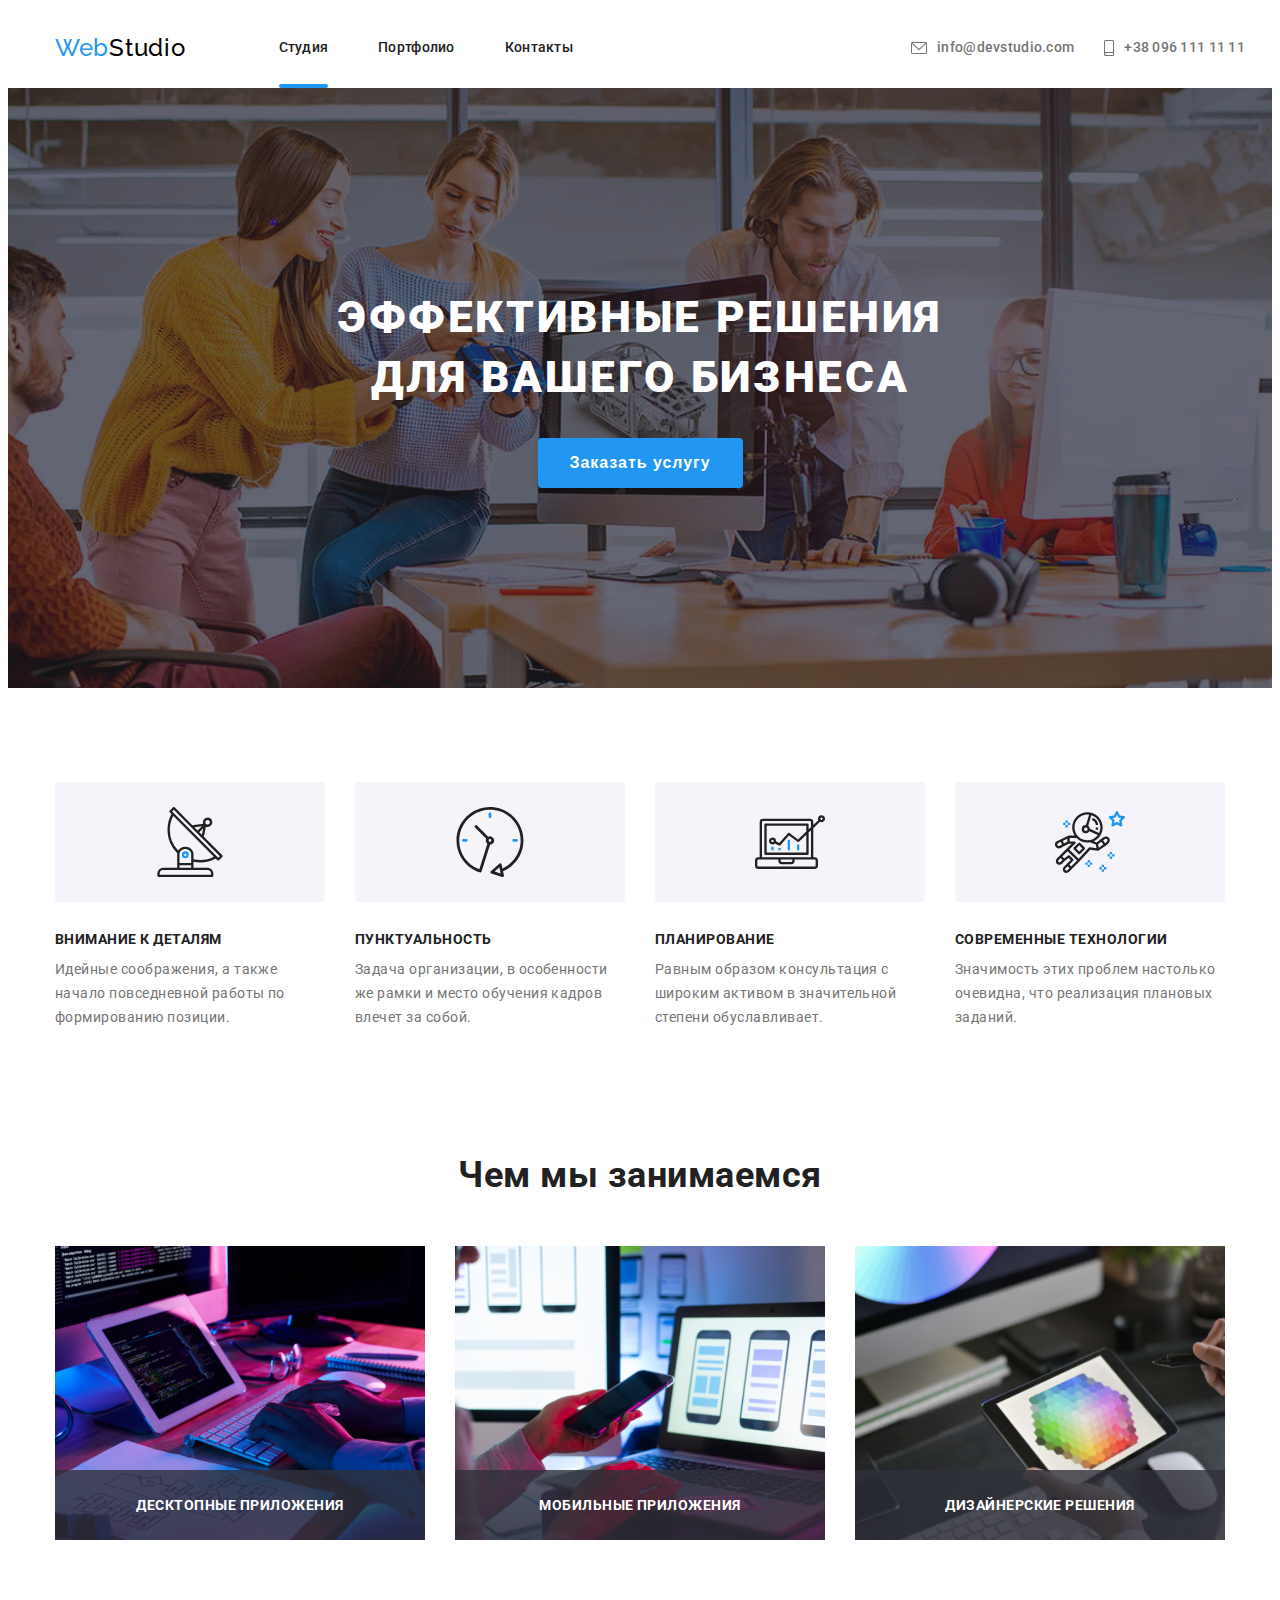
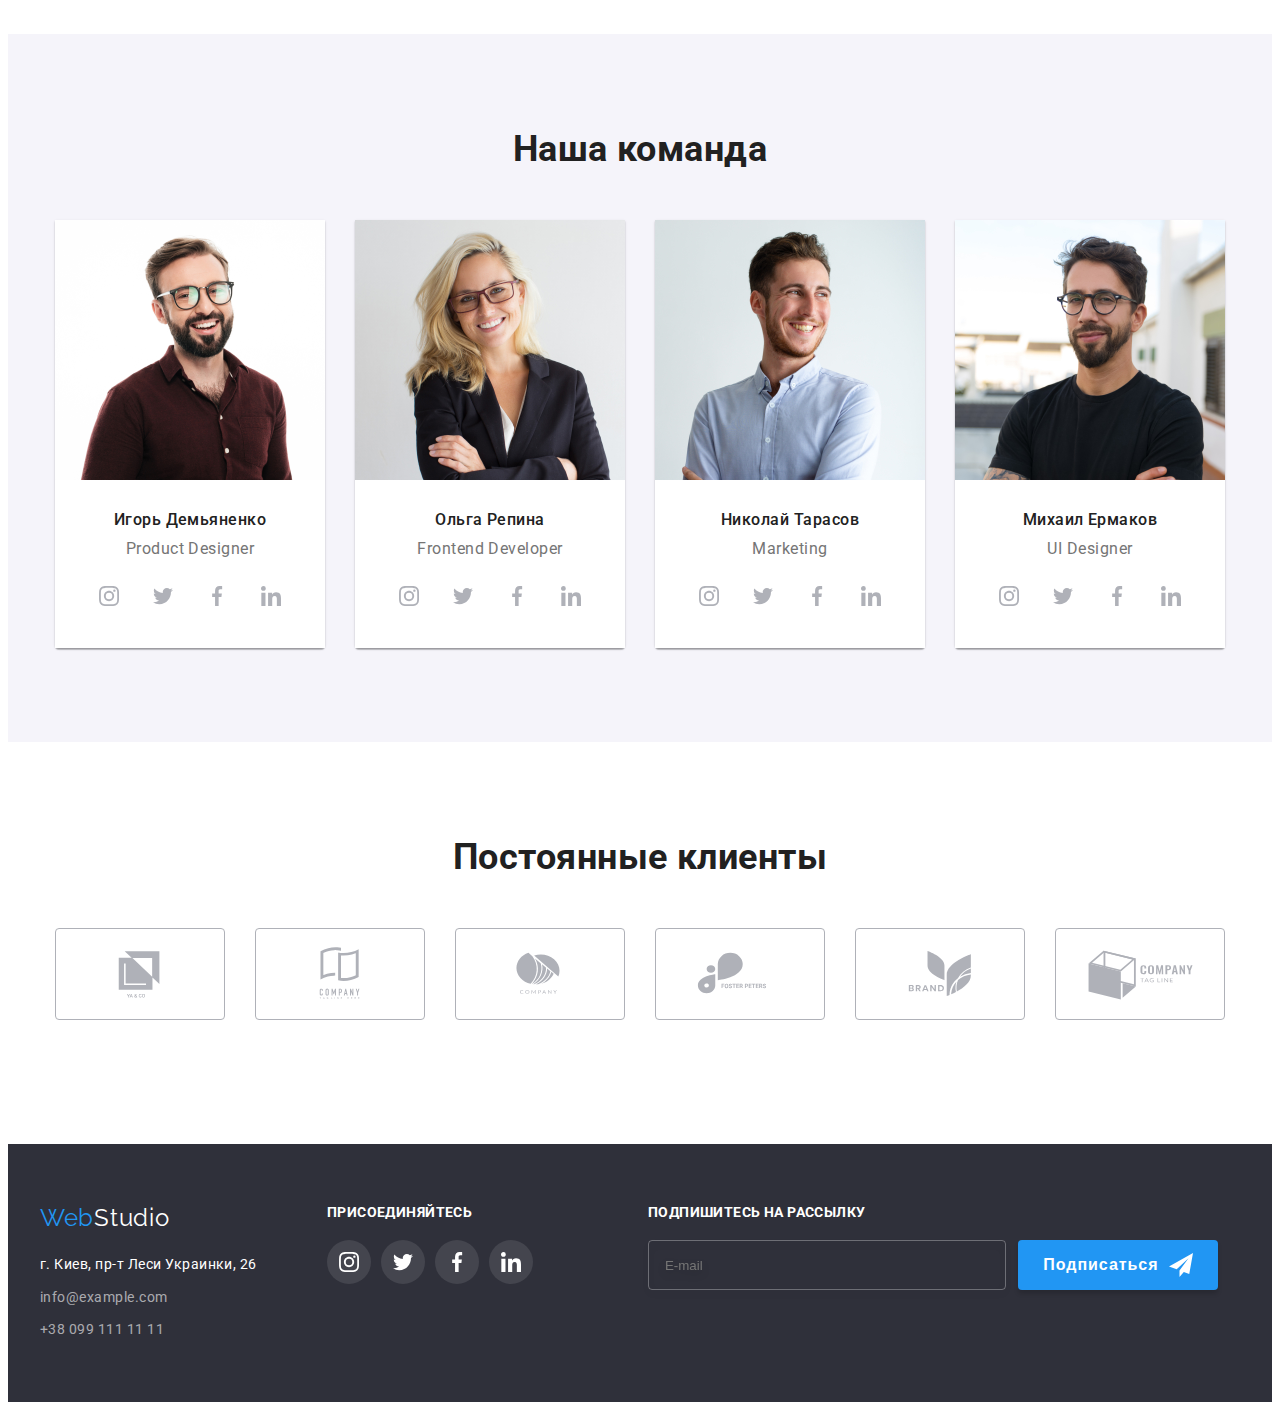
==== index.html @ f9ff65e9 "1-st part" ====
<!DOCTYPE html>
<html lang="ru">
<head>
    <meta charset="UTF-8">
    <meta http-equiv="X-UA-Compatible" content="IE=edge">
    <meta name="viewport" content="width=device-width, initial-scale=1.0">
    <link rel="stylesheet" href="https://cdnjs.cloudflare.com/ajax/libs/modern-normalize/1.0.0/modern-normalize.min.css" integrity="sha512-ISS7cAi1PEhQ8jnbJpJZMd29NlhNj4AWYyLOSp2CE/CsHxTCu+r+t0D2yoJudVrd0/8fTVPUVDzY5Tvli75u/g==" crossorigin="anonymous">
    <link href="https://fonts.googleapis.com/css2?family=Raleway:wght@700&family=Roboto:wght@400;500;700;900&display=swap" rel="stylesheet">
    <link rel="stylesheet" href="./css/main.min.css">
    <title>WebStudio</title>
</head>
<body>
    <header class="header">
        <div class="container header__container ">            
            <a href="" class="logo header__logo"><span class="logo__web">Web</span>Studio</a>
            <button type="button" class="mobile-menu__open" data-mobile-menu-open>
                <svg class="mobile-menu__icon" width="40" height="40" class="icon">
                    <use href="./images/sprite.svg#mobile-open"></use>
                </svg>
            </button>
            
            <div class="mobile-menu" data-mobile-menu>
                <button type="button" class="mobile-menu__close" data-mobile-menu-close>
                    <svg class="mobile-menu__icon" width="40" height="40" class="icon">
                        <use href="./images/sprite.svg#mobile-close"></use>
                    </svg>
                </button>
                <nav class="nav">
                    <ul class="nav__list list">
                        <li class="nav__item">
                            <a href="./index.html" class="nav__link nav__link--current ">Студия</a>
                        </li>
                
                        <li class="nav__item">
                            <a class="nav__link" href="./portfolio.html">Портфолио</a>
                        </li>
                
                        <li class="nav__item">
                            <a class="nav__link" href="">Контакты</a>
                        </li>
                    </ul>
                </nav>
                <ul class="contacts list">
                    <li class="contacts__item">
                        <a class="contacts__link" href="mailto:info@devstudio.com" target="_blank">
                            <svg class="contacts__icon" width="16" height="12" class="icon">
                                <use href="./images/sprite.svg#envelope"></use>
                            </svg>
                            <span class="contacts__info">info@devstudio.com</span>
                        </a>
                    </li>
                
                    <li class="contacts__item">
                        <a class="contacts__link" href="tel:0961111111">
                            <svg class="contacts__icon" width="10" height="16" class="icon">
                                <use href="./images/sprite.svg#smartphone"></use>
                            </svg>
                            <span class="contacts__info">+38 096 111 11 11</span>
                        </a>
                    </li>
                </ul>
                
                <ul class="mobile-menu__socials">
                    <li class="mobile-menu__social-link"><a href="">Instagram</a></li>
                    <li class="mobile-menu__social-link"><a href="">Twitter</a></li>
                    <li class="mobile-menu__social-link"><a href="">Facebook</a></li>
                    <li class="mobile-menu__social-link"><a href="">LinkedIn</a></li>
                </ul>
            </div>
        </div>        
    </header>
    
    <main class="main">
        <section class="hero">
            <div class="container">
                <h1 class="hero__title">Эффективные решения для вашего бизнеса</h1>
                <button type="button" class="hero__btn btn" data-modal-open>Заказать услугу</button>
            </div>
        </section>

        <section class="feat">
            <div class="container">
                <ul class="feat__list list">
                    <li class="feat__item">
                        <div class="feat__plug-container">
                            <svg class="feat__plug" width="70" height="70">
                                <use  href="./images/sprite.svg#antenna"></use>
                            </svg>
                        </div>
                        <h3 class="feat__name">Внимание к деталям</h3>
                        <p class="feat__descr">Идейные соображения, а также начало повседневной работы по формированию позиции.</p>
                    </li>

                    <li class="feat__item">
                        <div class="feat__plug-container">
                            <svg class="feat__plug" width="70" height="70">
                                <use  href="./images/sprite.svg#clock"></use>
                            </svg>
                        </div>
                        <h3 class="feat__name">Пунктуальность</h3>
                        <p class="feat__descr">Задача организации, в особенности же рамки и место обучения кадров влечет за собой.</p>
                    </li>

                    <li class="feat__item">
                        <div class="feat__plug-container">
                            <svg class="feat__plug" width="70" height="70">
                                <use  href="./images/sprite.svg#notebook"></use>
                            </svg>
                        </div>
                        <h3 class="feat__name">Планирование</h3>
                        <p class="feat__descr">Равным образом консультация с широким активом в значительной степени обуславливает.</p>
                    </li>

                    <li class="feat__item">
                        <div class="feat__plug-container">                            
                            <svg class="feat__plug" width="70" height="70">
                                <use  href="./images/sprite.svg#astronaut"></use>
                            </svg>
                        </div>
                        <h3 class="feat__name">Современные технологии</h3>
                        <p class="feat__descr">Значимость этих проблем настолько очевидна, что реализация плановых заданий.</p>
                    </li>
                </ul>
            </div>
        </section>

        <section class="ocupation">
            <div class="container">
                <h2 class="ocupation__title headline">Чем мы занимаемся</h2>
                <ul class="ocupation__list list">
                    <li class="ocupation__item">
                        <a class="ocupation__link" href="">
                            <img class="ocupation__img" src="./images/21.jpg" alt="Экран планшета и руки на клавиатуре" width="370">
                            <p class="ocupation__caption">Десктопные приложения</p>
                        </a>
                    </li>

                    <li class="ocupation__item">
                        <a class="ocupation__link" href="">
                            <img src="./images/22.jpg" alt="Человек использует компьютер и смартфон" width="370">
                            <p class="ocupation__caption">Мобильные приложения</p>
                        </a>
                    </li>

                    <li class="ocupation__item">
                        <a class="ocupation__link" href="">
                            <img class="ocupation__img" src="./images/23.jpg" alt="планшет в руке" width="370">
                            <p class="ocupation__caption">Дизайнерские решения</p>
                        </a>
                    </li>
                </ul>
            </div>
        </section>

        <section class="team">
            <div class="container">
                <h2 class="team__title headline">Наша команда</h2>
                <ul class="team__list list">
                    <li class="team__item">
                        <div class="pro">
                            <img class="pro__photo" src="./images/1.jpg" alt="Игорь Демьяненко" width=270>
                            <h3 class="pro__name">Игорь Демьяненко</h3>
                            <p class="pro__sphere">Product Designer</p>
                            <ul class="socials pro__socials list">
                                <li class="socials__item"><a class="socials__link" href="">
                                        <svg class="socials__icon" width="20" height="20" aria-label="instagram">
                                            <use href="./images/sprite.svg#inst"></use>
                                        </svg></a></li>
                                <li class="socials__item"><a class="socials__link" href="">
                                        <svg class="socials__icon" width="20" height="20" aria-label="twitter">
                                            <use href="./images/sprite.svg#twitter"></use>
                                        </svg></a></li>
                                <li class="socials__item"><a class="socials__link" href="">
                                        <svg class="socials__icon" width="20" height="20" aria-label="facebook">
                                            <use href="./images/sprite.svg#facebook"></use>
                                        </svg></a></li>
                                <li class="socials__item"><a class="socials__link" href="">
                                        <svg class="socials__icon" width="20" height="20" aria-label="linkedin">
                                            <use href="./images/sprite.svg#linkedin"></use>
                                        </svg></a></li>
                            </ul>
                        </div>                                            
                    </li>

                    <li class="team__item">
                        <div class="pro">
                            <img class="pro__photo" src="./images/2.jpg" alt="Ольга Репина" width=270>
                            <h3 class="pro__name">Ольга Репина</h3>
                            <p class="pro__sphere">Frontend Developer</p>
                            <ul class="socials pro__socials list">
                                <li class="socials__item"><a class="socials__link" href="">
                                        <svg class="socials__icon" width="20" height="20" aria-label="instagram">
                                            <use href="./images/sprite.svg#inst"></use>
                                        </svg></a></li>
                                <li class="socials__item"><a class="socials__link" href="">
                                        <svg class="socials__icon" width="20" height="20" aria-label="twitter">
                                            <use href="./images/sprite.svg#twitter"></use>
                                        </svg></a></li>
                                <li class="socials__item"><a class="socials__link" href="">
                                        <svg class="socials__icon" width="20" height="20" aria-label="facebook">
                                            <use href="./images/sprite.svg#facebook"></use>
                                        </svg></a></li>
                                <li class="socials__item"><a class="socials__link" href="">
                                        <svg class="socials__icon" width="20" height="20" aria-label="linkedin">
                                            <use href="./images/sprite.svg#linkedin"></use>
                                        </svg></a></li>
                            </ul>
                        </div>  
                    </li>

                    <li class="team__item">
                        <div class="pro">
                            <img class="pro__photo" src="./images/3.jpg" alt="Николай Тарасов" width=270>
                            <h3 class="pro__name">Николай Тарасов</h3>
                            <p class="pro__sphere">Marketing</p>
                            <ul class="socials pro__socials list">
                                <li class="socials__item"><a class="socials__link" href="">
                                        <svg class="socials__icon" width="20" height="20" aria-label="instagram">
                                            <use href="./images/sprite.svg#inst"></use>
                                        </svg></a></li>
                                <li><a class="socials__link" href="">
                                        <svg class="socials__icon" width="20" height="20" aria-label="twitter">
                                            <use href="./images/sprite.svg#twitter"></use>
                                        </svg></a></li>
                                <li><a class="socials__link" href="">
                                        <svg class="socials__icon" width="20" height="20" aria-label="facebook">
                                            <use href="./images/sprite.svg#facebook"></use>
                                        </svg></a></li>
                                <li><a class="socials__link" href="">
                                        <svg class="socials__icon" width="20" height="20" aria-label="linkedin">
                                            <use href="./images/sprite.svg#linkedin"></use>
                                        </svg></a></li>
                            </ul>
                        </div>                       
                    </li>

                    <li class="team__item">
                        <div class="pro">
                            <img class="pro__photo" src="./images/4.jpg" alt="Михаил Ермаков" width=270>
                            <h3 class="pro__name">Михаил Ермаков</h3>
                            <p class="pro__sphere">UI Designer</p>
                            <ul class="socials pro__socials list">
                                <li class="socials__item"><a class="socials__link" href="">
                                        <svg class="socials__icon" width="20" height="20" aria-label="instagram">
                                            <use href="./images/sprite.svg#inst"></use>
                                        </svg></a></li>
                                <li class="socials__item"><a class="socials__link" href="">
                                        <svg class="socials__icon" width="20" height="20" aria-label="twitter">
                                            <use href="./images/sprite.svg#twitter"></use>
                                        </svg></a></li>
                                <li class="socials__item"><a class="socials__link" href="">
                                        <svg class="socials__icon" width="20" height="20" aria-label="facebook">
                                            <use href="./images/sprite.svg#facebook"></use>
                                        </svg></a></li>
                                <li class="socials__item"><a class="socials__link" href="">
                                        <svg class="socials__icon" width="20" height="20" aria-label="linkedin">
                                            <use href="./images/sprite.svg#linkedin"></use>
                                        </svg></a></li>
                            </ul>
                        </div>                                              
                    </li>
                </ul>
            </div>
        </section>

        <section class="clients">
            <div class="container">
                <h2 class="clients__title headline">Постоянные клиенты</h2>
                 <ul class="clients__list list">
                     <li class="clients__item"><a class="clients__link" href=""><svg class="clients__icon" width="106" height="60">
                        <use href="./images/sprite.svg#client-1"></use>
                      </svg></a></li>

                      <li class="clients__item"><a class="clients__link" href=""><svg class="clients__icon" width="106" height="60">
                        <use href="./images/sprite.svg#client-2"></use>
                      </svg></a></li>

                      <li class="clients__item"><a class="clients__link" href=""><svg class="clients__icon" width="106" height="60">
                        <use href="./images/sprite.svg#client-3"></use>
                      </svg></a></li>

                      <li class="clients__item"><a class="clients__link" href=""><svg class="clients__icon" width="106" height="60">
                        <use href="./images/sprite.svg#client-4"></use>
                      </svg></a></li>

                      <li class="clients__item"><a class="clients__link" href=""><svg class="clients__icon" width="106" height="60">
                        <use href="./images/sprite.svg#client-5"></use>
                      </svg></a></li>

                      <li class="clients__item"><a class="clients__link" href=""><svg class="clients__icon" width="106" height="60">
                        <use href="./images/sprite.svg#client-6"></use>
                      </svg></a></li>
                 </ul>
            </div>
        </section>
    </main>

    <footer class="footer">
        <div class="container footer__container">
            <div class="footer__first-column">
                <a href="" class="logo footer__logo"><span class="logo__web">Web</span>Studio</a>
                <address class="address">
                    <span class="address__physical">г. Киев, пр-т Леси Украинки, 26</span>
                    <ul class="address__list list">
                        <li class="address__item">
                            <a class="address__link" href="mailto:info@example.com" target="_blank">info@example.com</a>

                        </li>
                        <li class="address__item">
                            <a class="address__link" href="tel:0961111111">+38 099 111 11 11</a>

                        </li>
                    </ul>
                </address>  
            </div>

            <div class="footer__second-column">
                <p class="footer__join">Присоединяйтесь</p>
                <ul class="socials footer__socials list">
                    <li class="socials__item footer__socials-link"><a class="socials__link" href="">
                            <svg class="socials__icon" width="20" height="20" aria-label="instagram">
                                <use href="./images/sprite.svg#inst"></use>
                            </svg></a></li>
                    <li><a class="socials__link footer__socials-link" href="">
                            <svg class="socials__icon" width="20" height="20" aria-label="twitter">
                                <use href="./images/sprite.svg#twitter"></use>
                            </svg></a></li>
                    <li><a class="socials__link footer__socials-link" href="">
                            <svg class="socials__icon" width="20" height="20" aria-label="facebook">
                                <use href="./images/sprite.svg#facebook"></use>
                            </svg></a></li>
                    <li><a class="socials__link footer__socials-link" href="">
                            <svg class="socials__icon" width="20" height="20" aria-label="linkedin">
                                <use href="./images/sprite.svg#linkedin"></use>
                            </svg></a></li>
                </ul> 
            </div>
            
            <div class="footer__third-column">
                <form class="footer__form">
                    <label class="footer__join" for="email">Подпишитесь на рассылку</label>
                    <input class="footer__input" name="email-sub" type="email" id="email" placeholder="E-mail">
                </form>
                <button type="submit" class="footer__btn btn">Подписаться<span class="footer__btn-icon"><svg class="footer__tg" width="24" height="24"><use href="./images/sprite.svg#send"></use></svg></span></button>
            </div>
        </div>      
    </footer>

    <div class="backdrop backdrop--is-hidden" data-modal>
        <div class="modal">
            <form name="backcall" autocomplete="on">
                <p class="backcall__title">Оставьте свои данные, мы вам перезвоним</p>

                <label class="backcall__item">
                    <svg class="backcall__icon" width="18" height="18">
                        <use  href="./images/sprite.svg#form-person"></use>
                    </svg>
                    <input class="backcall__input" name="name" type="text" placeholder=" ">
                    <span class="backcall__label">Имя</span>
                </label>

                <label class="backcall__item">
                    <svg class="backcall__icon" width="18" height="18">
                        <use  href="./images/sprite.svg#form-phone"></use>
                    </svg>
                    <input class="backcall__input" name="tel" type="tel" placeholder=" ">
                    <span class="backcall__label">Телефон</span>
                </label>

                <label class="backcall__item">
                    <svg class="backcall__icon" width="18" height="18">
                        <use  href="./images/sprite.svg#form-email"></use>
                    </svg>
                    <input class="backcall__input" name="email" type="email" placeholder=" ">
                    <span class="backcall__label">Почта</span>
                </label>

                <label class="backcall__item">
                    <span class="backcall__label">Комментарий</span>
                    <textarea class="backcall__textarea" name="feedback" rows="5" placeholder="Введите текст"></textarea>
                </label>

                <label class="terms">
                    <input class="terms__checkbox" name="subscribtion-approval"  type="checkbox">
                    <span class="terms__icon"></span>
                    <span class="terms__text">Соглашаюсь с рассылкой и принимаю <a class="terms__link" href="">Условия договора</a></span>
                </label>
            </form>

            <button class="modal__submit btn" type="submit">Отправить</button>

            <button class="close-btn" data-modal-close>
                <svg class="close-btn_icon" width="30" height="30">
                    <use  href="./images/sprite.svg#close"></use>
                </svg>
            </button>
        </div>
    </div>

    <script src="./js/modal.js"></script>
    <script src="./js/mobile-menu.js"></script>
</body>
</html>
---- css/main.min.css ----
html{-webkit-box-sizing:border-box;box-sizing:border-box}*,*::before,*::after{-webkit-box-sizing:inherit;box-sizing:inherit}p,h1,h2,h3,h4,h5,h6{margin:0}ul{margin:0;padding:0;list-style:none}button{cursor:pointer}img{display:block;width:100%;height:auto}a{text-decoration:none;color:inherit}svg{fill:currentColor}body{color:#212121;background-color:#fff;font-family:'Roboto', sans-serif;letter-spacing:0.03em}p{color:#757575}.container{padding:0 15px;margin-left:auto;margin-right:auto}@media screen and (min-width: 480px){.container{width:480px}}@media screen and (min-width: 768px){.container{width:768px}}@media screen and (min-width: 1200px){.container{width:1200px}}.btn{color:#fff;background-color:#2196f3;font-weight:700;font-size:16px;line-height:1.87;letter-spacing:0.06em;display:inline-block;padding:10px 32px;border-radius:4px;-webkit-box-shadow:0px 4px 4px rgba(0,0,0,0.15);box-shadow:0px 4px 4px rgba(0,0,0,0.15);margin-right:auto;margin-left:auto;border:0}.headline{font-weight:700;font-size:36px;line-height:1.17;text-align:center;margin-bottom:50px}.socials{width:206px;height:44px;display:-webkit-box;display:-ms-flexbox;display:flex;-webkit-box-pack:justify;-ms-flex-pack:justify;justify-content:space-between}.socials__link{display:-webkit-box;display:-ms-flexbox;display:flex;-webkit-box-align:center;-ms-flex-align:center;align-items:center;width:44px;height:44px;padding:12px;border-radius:50%;-webkit-transition:color 250ms cubic-bezier(0.4, 0, 0.2, 1),background-color 250ms cubic-bezier(0.4, 0, 0.2, 1);transition:color 250ms cubic-bezier(0.4, 0, 0.2, 1),background-color 250ms cubic-bezier(0.4, 0, 0.2, 1)}.socials__link:hover,.socials__link:focus{color:#fff;background-color:#2196f3}.logo{font-family:'Raleway', sans-serif;font-style:700;font-size:24px;line-height:1.19;letter-spacing:0.03em;display:block}.logo__web{color:#2196f3}.header__logo{color:#000000;padding:16px 0}.footer__logo{color:#fff}.header{font-weight:500;font-size:14px;line-height:1.18;letter-spacing:0.02em}.header__container{display:-webkit-box;display:-ms-flexbox;display:flex;-webkit-box-align:center;-ms-flex-align:center;align-items:center;-webkit-box-pack:justify;-ms-flex-pack:justify;justify-content:space-between}@media screen and (min-width: 768px){.header{line-height:1.14;-webkit-box-pack:stretch;-ms-flex-pack:stretch;justify-content:stretch}.header--bordered{border-bottom:1px solid #ececec}}@media screen and (max-width: 767px){.nav{font-size:40px;margin-bottom:302px}.nav__item:not(:last-child){margin-bottom:32px}}@media screen and (min-width: 768px){.nav{margin-left:88px;line-height:1.14;margin-right:auto}.nav__list{display:-webkit-box;display:-ms-flexbox;display:flex}.nav__item:not(:last-child){margin-right:50px}}@media screen and (min-width: 1200px){.nav{margin-left:93px}}.contacts{display:-webkit-box;display:-ms-flexbox;display:flex;color:#757575}@media screen and (max-width: 767px){.contacts{-webkit-box-orient:vertical;-webkit-box-direction:reverse;-ms-flex-direction:column-reverse;flex-direction:column-reverse}.contacts__item:first-child{font-size:24px}.contacts__item:last-child{font-size:34px;color:#2196f3;margin-bottom:32px}}@media screen and (min-width: 768px) and (max-width: 1199px){.contacts{-webkit-box-orient:vertical;-webkit-box-direction:normal;-ms-flex-direction:column;flex-direction:column;-webkit-box-pack:center;-ms-flex-pack:center;justify-content:center}.contacts__link{height:14px}}@media screen and (min-width: 1200px){.contacts__item:not(:last-child){margin-right:30px}}.contacts__icon{display:none}@media screen and (min-width: 768px){.contacts__icon{display:block;fill:currentColor;margin-right:10px}}.nav__link,.contacts__link{display:-webkit-box;display:-ms-flexbox;display:flex;-webkit-box-align:center;-ms-flex-align:center;align-items:center;-webkit-transition:color 250ms cubic-bezier(0.4, 0, 0.2, 1);transition:color 250ms cubic-bezier(0.4, 0, 0.2, 1)}.nav__link:hover,.contacts__link:hover{color:#2196f3}@media screen and (min-width: 768px){.nav__link,.contacts__link{height:80px}}@media screen and (min-width: 768px) and (max-width: 1199px){.contacts__link{height:14px}.contacts__link:first-child{margin-bottom:10px}}@media screen and (min-width: 768px){.nav__link--current{position:relative}.nav__link--current::after{content:'';display:block;position:absolute;background-color:#2196f3;border-radius:2px;width:100%;height:4px;bottom:0px}}.mobile-menu__socials{display:-webkit-box;display:-ms-flexbox;display:flex;margin:64px -10px 0 -10px;-ms-flex-wrap:wrap;flex-wrap:wrap}.mobile-menu__social-link{padding:0 10px;color:#2196f3;font-size:18px}.mobile-menu__social-link:not(:last-child){border-right:1px solid rgba(33,33,33,0.2)}@media screen and (min-width: 768px){.mobile-menu__social-link{display:none}}@media screen and (max-width: 767px){.mobile-menu{width:100%;position:absolute;-webkit-transform:translateX(-100%);transform:translateX(-100%);background-color:#fff;top:0;left:0;padding:48px 40px;-webkit-transition:-webkit-transform 250ms cubic-bezier(0.4, 0, 0.2, 1);transition:-webkit-transform 250ms cubic-bezier(0.4, 0, 0.2, 1);transition:transform 250ms cubic-bezier(0.4, 0, 0.2, 1);transition:transform 250ms cubic-bezier(0.4, 0, 0.2, 1), -webkit-transform 250ms cubic-bezier(0.4, 0, 0.2, 1);z-index:3}.mobile-menu--shown{-webkit-transform:translateX(0%);transform:translateX(0%)}}@media screen and (min-width: 768px){.mobile-menu{display:-webkit-box;display:-ms-flexbox;display:flex;width:100%}}.mobile-menu__open,.mobile-menu__close{width:40px;height:40px;padding:0;border:0;background-color:inherit}@media screen and (min-width: 768px){.mobile-menu__open,.mobile-menu__close{display:none}}.mobile-menu__open:hover,.mobile-menu__open:focus,.mobile-menu__close:hover,.mobile-menu__close:focus{color:#2196f3}.mobile-menu__close{position:absolute;right:15px;top:10px}.mobile-menu__icon{fill:currentColor}.hero{background-color:#2f303a;background-image:-webkit-gradient(linear, left top, right top, from(rgba(47,48,58,0.4)), to(rgba(47,48,58,0.4))),url(../images/hero.jpg);background-image:linear-gradient(to right, rgba(47,48,58,0.4), rgba(47,48,58,0.4)),url(../images/hero.jpg);background-repeat:no-repeat;background-position:center;background-size:cover;text-align:center;padding:118px 0}@media screen and (min-width: 1200px){.hero{padding:200px 0}}.hero__title{margin:0 auto 30px auto;color:#fff;font-weight:900;line-height:1.36;text-align:center;letter-spacing:0.06em;text-transform:uppercase;font-size:26px}@media screen and (min-width: 480px){.hero__title{width:360px}}@media screen and (min-width: 1200px){.hero__title{width:696px;height:120px;font-size:44px}}.feat{font-size:14px;padding-top:60px;padding-bottom:60px}@media screen and (min-width: 1200px){.feat{padding-top:94px;padding-bottom:94px;margin-bottom:0px}}.feat__list{display:-webkit-box;display:-ms-flexbox;display:flex;-webkit-box-pack:justify;-ms-flex-pack:justify;justify-content:space-between;-ms-flex-wrap:wrap;flex-wrap:wrap}.feat__item{width:100%}.feat__item:not(:last-child){margin-bottom:30px}@media screen and (min-width: 480px){.feat__item{width:450px}}@media screen and (min-width: 768px){.feat__item{width:354px}}@media screen and (min-width: 1200px){.feat__item{width:270px;margin-bottom:0}}.feat__plug-container{width:100%;height:120px;background-color:#f5f4fa;margin-bottom:30px;border-radius:4px;display:-webkit-box;display:-ms-flexbox;display:flex;-webkit-box-align:center;-ms-flex-align:center;align-items:center;-webkit-box-pack:center;-ms-flex-pack:center;justify-content:center}@media screen and (min-width: 480px){.feat__plug-container{width:450px}}@media screen and (min-width: 768px){.feat__plug-container{width:354px}}@media screen and (min-width: 1200px){.feat__plug-container{width:270px}}.feat__name{font-weight:700;line-height:1.14;text-transform:uppercase;margin:0 0 10px 0;font-size:14px}.feat__descr{font-weight:400;line-height:1.71}.ocupation{display:none}@media screen and (min-width: 1200px){.ocupation{display:block;padding-bottom:94px}.ocupation__list{display:-webkit-box;display:-ms-flexbox;display:flex;-webkit-box-pack:justify;-ms-flex-pack:justify;justify-content:space-between}.ocupation__link{position:relative;display:block;width:370px}.ocupation__caption{text-transform:uppercase;font-weight:700;font-size:14px;line-height:16px;text-align:center;color:#fff;background-image:-webkit-gradient(linear, left top, right top, from(rgba(47,48,58,0.8)), to(rgba(47,48,58,0.8)));background-image:linear-gradient(to right, rgba(47,48,58,0.8), rgba(47,48,58,0.8));width:100%;height:70px;position:absolute;bottom:0px;padding-top:27px;padding-bottom:27px}}.team{background-color:#f5f4fa;padding-top:60px;padding-bottom:60px}@media screen and (min-width: 1200px){.team{padding-top:94px;padding-bottom:94px}}.team__list{display:-webkit-box;display:-ms-flexbox;display:flex;-webkit-box-pack:justify;-ms-flex-pack:justify;justify-content:space-between;-ms-flex-wrap:wrap;flex-wrap:wrap;margin-bottom:-30px}@media screen and (min-width: 768px){.team__list{margin-bottom:-30px}}.team__item{-webkit-box-shadow:0px 1px 3px rgba(0,0,0,0.12),0px 1px 1px rgba(0,0,0,0.14),0px 2px 1px rgba(0,0,0,0.2);box-shadow:0px 1px 3px rgba(0,0,0,0.12),0px 1px 1px rgba(0,0,0,0.14),0px 2px 1px rgba(0,0,0,0.2);border-radius:0px 0px 4px 4px;margin-bottom:30px}@media screen and (min-width: 480px){.team__item{width:450px}}@media screen and (min-width: 768px){.team__item{width:354px;margin-bottom:30px}}@media screen and (min-width: 1200px){.team__item{width:270px}}.pro{padding-bottom:30px;text-align:center;background:#fff}.pro__name{font-weight:500;font-size:16px;line-height:1.19;margin-top:30px;margin-bottom:10px}.pro__sphere{font-weight:400;font-size:16px;line-height:1.19}.pro__socials{margin-top:16px;margin-left:auto;margin-right:auto;color:#afb1b8}.clients{padding-top:60px;padding-bottom:60px}@media screen and (min-width: 1200px){.clients{padding-top:94px;padding-bottom:94px}}.clients__list{display:-webkit-box;display:-ms-flexbox;display:flex;-webkit-box-pack:justify;-ms-flex-pack:justify;justify-content:space-between;-ms-flex-wrap:wrap;flex-wrap:wrap;margin-bottom:-30px}@media screen and (min-width: 1200px){.clients__list{margin-bottom:0}}@media screen and (max-width: 767px){.clients__item{-ms-flex-preferred-size:calc((100% - 30px) / 2);flex-basis:calc((100% - 30px) / 2)}}@media screen and (min-width: 768px) and (max-width: 1199px){.clients__item{-ms-flex-preferred-size:calc((100% - 30px) / 3);flex-basis:calc((100% - 30px) / 3)}}.clients__link{height:92px;border:1px solid #afb1b8;border-radius:4px;color:#afb1b8;display:-webkit-box;display:-ms-flexbox;display:flex;-webkit-box-pack:center;-ms-flex-pack:center;justify-content:center;-webkit-box-align:center;-ms-flex-align:center;align-items:center;-webkit-transition:border-color 250ms cubic-bezier(0.4, 0, 0.2, 1),color 250ms cubic-bezier(0.4, 0, 0.2, 1);transition:border-color 250ms cubic-bezier(0.4, 0, 0.2, 1),color 250ms cubic-bezier(0.4, 0, 0.2, 1);margin-bottom:30px}@media screen and (min-width: 1200px){.clients__link{width:170px}}.clients__link:hover,.clients__link:focus{border-color:#2196f3;color:#2196f3}.footer{padding-top:60px;padding-bottom:60px;background-color:#2f303a}@media screen and (max-width: 1199px){.footer{text-align:center}}.footer__logo{margin-bottom:20px}@media screen and (min-width: 768px){.footer__container{display:-webkit-box;display:-ms-flexbox;display:flex;-ms-flex-wrap:wrap;flex-wrap:wrap;padding:60px 80px 60px 76px}}@media screen and (min-width: 1200px){.footer__container{padding:0;-webkit-box-pack:start;-ms-flex-pack:start;justify-content:flex-start;-ms-flex-wrap:nowrap;flex-wrap:nowrap}}.footer__join{font-weight:700;font-size:14px;line-height:16px;letter-spacing:0.03em;text-transform:uppercase;color:#fff;margin-bottom:20px}.footer__btn{display:-webkit-box;display:-ms-flexbox;display:flex;-webkit-box-pack:center;-ms-flex-pack:center;justify-content:center;-webkit-box-align:center;-ms-flex-align:center;align-items:center;text-align:center;-ms-flex-item-align:end;align-self:flex-end;margin:0 auto;width:200px;height:50px;padding:0}@media screen and (min-width: 1200px){.footer__btn{margin-left:12px;-ms-flex-item-align:end;align-self:flex-end}}.footer__form{display:-webkit-box;display:-ms-flexbox;display:flex;-webkit-box-orient:vertical;-webkit-box-direction:normal;-ms-flex-direction:column;flex-direction:column}.footer__tg{margin-left:10px;display:block;height:24px}.footer__input{width:100%;height:50px;margin:0 auto 20px auto;padding:15px 16px;background-color:inherit;border:1px solid rgba(255,255,255,0.3);-webkit-filter:drop-shadow(0px 4px 4px rgba(0,0,0,0.15));filter:drop-shadow(0px 4px 4px rgba(0,0,0,0.15));border-radius:4px;-webkit-transition:border-color 250ms cubic-bezier(0.4, 0, 0.2, 1);transition:border-color 250ms cubic-bezier(0.4, 0, 0.2, 1)}@media screen and (min-width: 480px){.footer__input{width:450px}}@media screen and (min-width: 1200px){.footer__input{width:358px}}.footer__input:focus-within{outline:0;border-color:#2196f3;color:#fff}.address{font-style:normal;font-weight:400;font-size:14px;line-height:1.71;color:#fff;display:-webkit-box;display:-ms-flexbox;display:flex;-webkit-box-orient:vertical;-webkit-box-direction:normal;-ms-flex-direction:column;flex-direction:column}.address__item{margin-top:9px}.address__link{color:rgba(255,255,255,0.6);-webkit-transition:color 250ms cubic-bezier(0.4, 0, 0.2, 1);transition:color 250ms cubic-bezier(0.4, 0, 0.2, 1)}.address__link:hover,.address__link:focus{color:#2196f3}.footer__second-column{display:-webkit-box;display:-ms-flexbox;display:flex;-webkit-box-orient:vertical;-webkit-box-direction:normal;-ms-flex-direction:column;flex-direction:column;-webkit-box-align:center;-ms-flex-align:center;align-items:center;margin:60px auto}@media screen and (min-width: 768px){.footer__second-column{margin:0 0 102px auto}}@media screen and (min-width: 1200px){.footer__second-column{-webkit-box-align:start;-ms-flex-align:start;align-items:flex-start;margin:0 93px 0 70px}}.footer__socials-link{color:#fff;background-color:rgba(255,255,255,0.1);border-radius:50%}.footer__third-column{margin:0 auto}@media screen and (min-width: 1200px){.footer__third-column{width:570px;display:-webkit-box;display:-ms-flexbox;display:flex;-webkit-box-align:start;-ms-flex-align:start;align-items:flex-start;height:86px}}.backdrop{position:fixed;top:0;left:0;width:100%;height:100%;background-color:rgba(0,0,0,0.2);-webkit-transition:opacity 250ms cubic-bezier(0.4, 0, 0.2, 1);transition:opacity 250ms cubic-bezier(0.4, 0, 0.2, 1)}.backdrop--is-hidden{opacity:0;pointer-events:none}.backdrop--is-hidden .modal{-webkit-transform:translate(-50%, -50%) scale(0.5);transform:translate(-50%, -50%) scale(0.5)}.modal{position:absolute;top:50%;left:50%;-webkit-transform:translate(-50%, -50%) scale(1);transform:translate(-50%, -50%) scale(1);padding:40px;background-color:#fff;-webkit-transition:-webkit-transform 250ms cubic-bezier(0.4, 0, 0.2, 1);transition:-webkit-transform 250ms cubic-bezier(0.4, 0, 0.2, 1);transition:transform 250ms cubic-bezier(0.4, 0, 0.2, 1);transition:transform 250ms cubic-bezier(0.4, 0, 0.2, 1), -webkit-transform 250ms cubic-bezier(0.4, 0, 0.2, 1);width:100%}@media screen and (min-width: 480px){.modal{width:450px}}@media screen and (min-width: 1200px){.modal{width:528px;height:581px}}.close-btn{padding:0;border:0;background-color:inherit;position:absolute;top:8px;right:8px;cursor:pointer;fill:currentColor;-webkit-transition:color 250ms cubic-bezier(0.4, 0, 0.2, 1);transition:color 250ms cubic-bezier(0.4, 0, 0.2, 1)}.close-btn:hover,.close-btn:focus{color:#2196f3}.modal__submit{display:block;width:200px;height:50px;margin-top:30px}.backcall__item{display:block;position:relative;margin-bottom:28px}.backcall__item:last-child{margin-top:10px;margin-bottom:20px}.backcall__input{display:block;width:100%;height:40px;border:1px solid rgba(33,33,33,0.2);border-radius:4px;padding:12px 42px;-webkit-transition:border-color 250ms cubic-bezier(0.4, 0, 0.2, 1);transition:border-color 250ms cubic-bezier(0.4, 0, 0.2, 1)}@media screen and (min-width: 480px){.backcall__input{width:370px}}@media screen and (min-width: 1200px){.backcall__input{width:448px}}.backcall__label{position:absolute;display:inline-block;left:40px;top:0px;-webkit-transform:translate(-40px, -19px);transform:translate(-40px, -19px);font-size:12px;line-height:1.17;letter-spacing:0.01em;color:#757575}.backcall__title{margin-bottom:30px;font-weight:700;font-size:20px;line-height:1.15;text-align:center;color:#212121}.backcall__textarea{resize:none;width:100%;padding:12px 16px;height:120px;display:block;font-size:12px;line-height:1.17;letter-spacing:0.01em;border:1px solid rgba(33,33,33,0.2);border-radius:4px;-webkit-transition:border-color 250ms cubic-bezier(0.4, 0, 0.2, 1);transition:border-color 250ms cubic-bezier(0.4, 0, 0.2, 1)}@media screen and (min-width: 480px){.backcall__textarea{width:370px}}@media screen and (min-width: 1200px){.backcall__textarea{width:448px}}.backcall__textarea::-webkit-input-placeholder{color:rgba(117,117,117,0.5)}.backcall__textarea:-ms-input-placeholder{color:rgba(117,117,117,0.5)}.backcall__textarea::-ms-input-placeholder{color:rgba(117,117,117,0.5)}.backcall__textarea::placeholder{color:rgba(117,117,117,0.5)}.backcall__icon{position:absolute;top:12px;left:12px;-webkit-transition:color 250ms cubic-bezier(0.4, 0, 0.2, 1);transition:color 250ms cubic-bezier(0.4, 0, 0.2, 1)}.terms__checkbox{position:absolute;width:1px;height:1px;margin:-1px;border:0;padding:0;clip:rect(0 0 0 0);overflow:hidden}.terms__link{text-decoration:underline;color:#2196f3;font-size:11.5px;line-height:1.17}.terms__text{max-width:346px;display:block;margin-left:8px;font-size:11.5px;line-height:1.17;color:#757575}@media screen and (min-width: 1200px){.terms__text{font-size:14px}}.terms{display:-webkit-box;display:-ms-flexbox;display:flex;-webkit-box-align:center;-ms-flex-align:center;align-items:center}.terms__icon{display:block;width:16px;height:15px;border:2px solid #212121;border-radius:2px}.terms__checkbox:checked+.terms__icon{background-color:#2196f3;border:0;background-image:url(../images/checkbox.svg);background-size:contain;background-repeat:no-repeat;background-origin:border-box}.backcall__item:focus-within .backcall__input,.backcall__item:focus-within .backcall__textarea{outline:0;border-color:#2196f3}.backcall__item:focus-within .backcall__icon{color:#2196f3;fill:currentColor}.portfolio{padding-top:60px;padding-bottom:60px}@media screen and (min-width: 1200px){.portfolio{padding-top:94px;padding-bottom:94px}}.portfolio__list{margin-top:40px}@media screen and (min-width: 768px){.portfolio__list{margin-top:14px;display:-webkit-box;display:-ms-flexbox;display:flex;-ms-flex-wrap:wrap;flex-wrap:wrap;-webkit-box-pack:justify;-ms-flex-pack:justify;justify-content:space-between}}@media screen and (min-width: 1200px){.portfolio__list{margin-top:50px}}.portfolio__item{border:1px solid #eeeeee;margin-bottom:30px;-webkit-transition:-webkit-box-shadow 250ms cubic-bezier(0.4, 0, 0.2, 1);transition:-webkit-box-shadow 250ms cubic-bezier(0.4, 0, 0.2, 1);transition:box-shadow 250ms cubic-bezier(0.4, 0, 0.2, 1);transition:box-shadow 250ms cubic-bezier(0.4, 0, 0.2, 1), -webkit-box-shadow 250ms cubic-bezier(0.4, 0, 0.2, 1)}@media screen and (min-width: 480px){.portfolio__item{width:450px}.portfolio__item:nth-last-child(-n+1){margin-bottom:0}}@media screen and (min-width: 768px){.portfolio__item{width:354px}.portfolio__item:nth-last-child(-n+1){margin-bottom:0}}@media screen and (min-width: 1200px){.portfolio__item{width:370px}.portfolio__item:nth-last-child(-n+3){margin-bottom:0}}.portfolio__item:hover,.portfolio__item:focus{-webkit-box-shadow:0px 1px 1px rgba(0,0,0,0.12),0px 4px 4px rgba(0,0,0,0.06),1px 4px 6px rgba(0,0,0,0.16);box-shadow:0px 1px 1px rgba(0,0,0,0.12),0px 4px 4px rgba(0,0,0,0.06),1px 4px 6px rgba(0,0,0,0.16)}.filter{display:-webkit-box;display:-ms-flexbox;display:flex;-webkit-box-pack:center;-ms-flex-pack:center;justify-content:center}@media screen and (max-width: 767px){.filter{-ms-flex-wrap:wrap;flex-wrap:wrap;-webkit-box-pack:start;-ms-flex-pack:start;justify-content:flex-start}}@media screen and (max-width: 767px){.filter__item:nth-child(-n+3){margin:0 8px 15px 0}.filter__item:last-child{margin-left:8px}}@media screen and (min-width: 768px){.filter .filter__item+.filter__item{margin-left:8px}}.filter__btn{font-weight:500;font-family:inherit;font-size:16px;line-height:1.62;text-align:center;background-color:#f5f4fa;display:block;padding:6px 22px;border-radius:4px;border:0;-webkit-transition:background-color 250ms cubic-bezier(0.4, 0, 0.2, 1),color 250ms cubic-bezier(0.4, 0, 0.2, 1),-webkit-box-shadow 250ms cubic-bezier(0.4, 0, 0.2, 1);transition:background-color 250ms cubic-bezier(0.4, 0, 0.2, 1),color 250ms cubic-bezier(0.4, 0, 0.2, 1),-webkit-box-shadow 250ms cubic-bezier(0.4, 0, 0.2, 1);transition:box-shadow 250ms cubic-bezier(0.4, 0, 0.2, 1),background-color 250ms cubic-bezier(0.4, 0, 0.2, 1),color 250ms cubic-bezier(0.4, 0, 0.2, 1);transition:box-shadow 250ms cubic-bezier(0.4, 0, 0.2, 1),background-color 250ms cubic-bezier(0.4, 0, 0.2, 1),color 250ms cubic-bezier(0.4, 0, 0.2, 1),-webkit-box-shadow 250ms cubic-bezier(0.4, 0, 0.2, 1)}.filter__btn:hover,.filter__btn:focus{color:#fff;background-color:#2196f3;-webkit-box-shadow:0px 3px 1px rgba(0,0,0,0.1),0px 1px 2px rgba(0,0,0,0.08),0px 2px 2px rgba(0,0,0,0.12);box-shadow:0px 3px 1px rgba(0,0,0,0.1),0px 1px 2px rgba(0,0,0,0.08),0px 2px 2px rgba(0,0,0,0.12)}.project__name{font-weight:700;font-size:18px;line-height:2;letter-spacing:0.06em;color:#212121;text-align:left;margin-bottom:4px}.project__type{font-weight:400;font-size:16px;line-height:1.87;color:#757575}.project__caption{padding:20px 24px}.project__animation{position:relative;height:294px;overflow:hidden;padding:0}@media screen and (min-width: 480px){.project__animation{width:450px}}@media screen and (min-width: 768px){.project__animation{width:354px}}@media screen and (min-width: 1200px){.project__animation{width:370px}}.project__description{font-size:18px;line-height:28px;position:absolute;width:100%;height:100%;padding:63px 24px;margin:0;top:0;background-image:-webkit-gradient(linear, left top, right top, from(rgba(33,150,243,0.9)), to(rgba(33,150,243,0.9)));background-image:linear-gradient(to right, rgba(33,150,243,0.9), rgba(33,150,243,0.9));color:#fff;-webkit-transform:translateY(100%);transform:translateY(100%);-webkit-transition:-webkit-transform 250ms cubic-bezier(0.4, 0, 0.2, 1);transition:-webkit-transform 250ms cubic-bezier(0.4, 0, 0.2, 1);transition:transform 250ms cubic-bezier(0.4, 0, 0.2, 1);transition:transform 250ms cubic-bezier(0.4, 0, 0.2, 1), -webkit-transform 250ms cubic-bezier(0.4, 0, 0.2, 1)}.project:hover .project__description{-webkit-transform:translateY(0%);transform:translateY(0%)}
/*# sourceMappingURL=main.min.css.map */
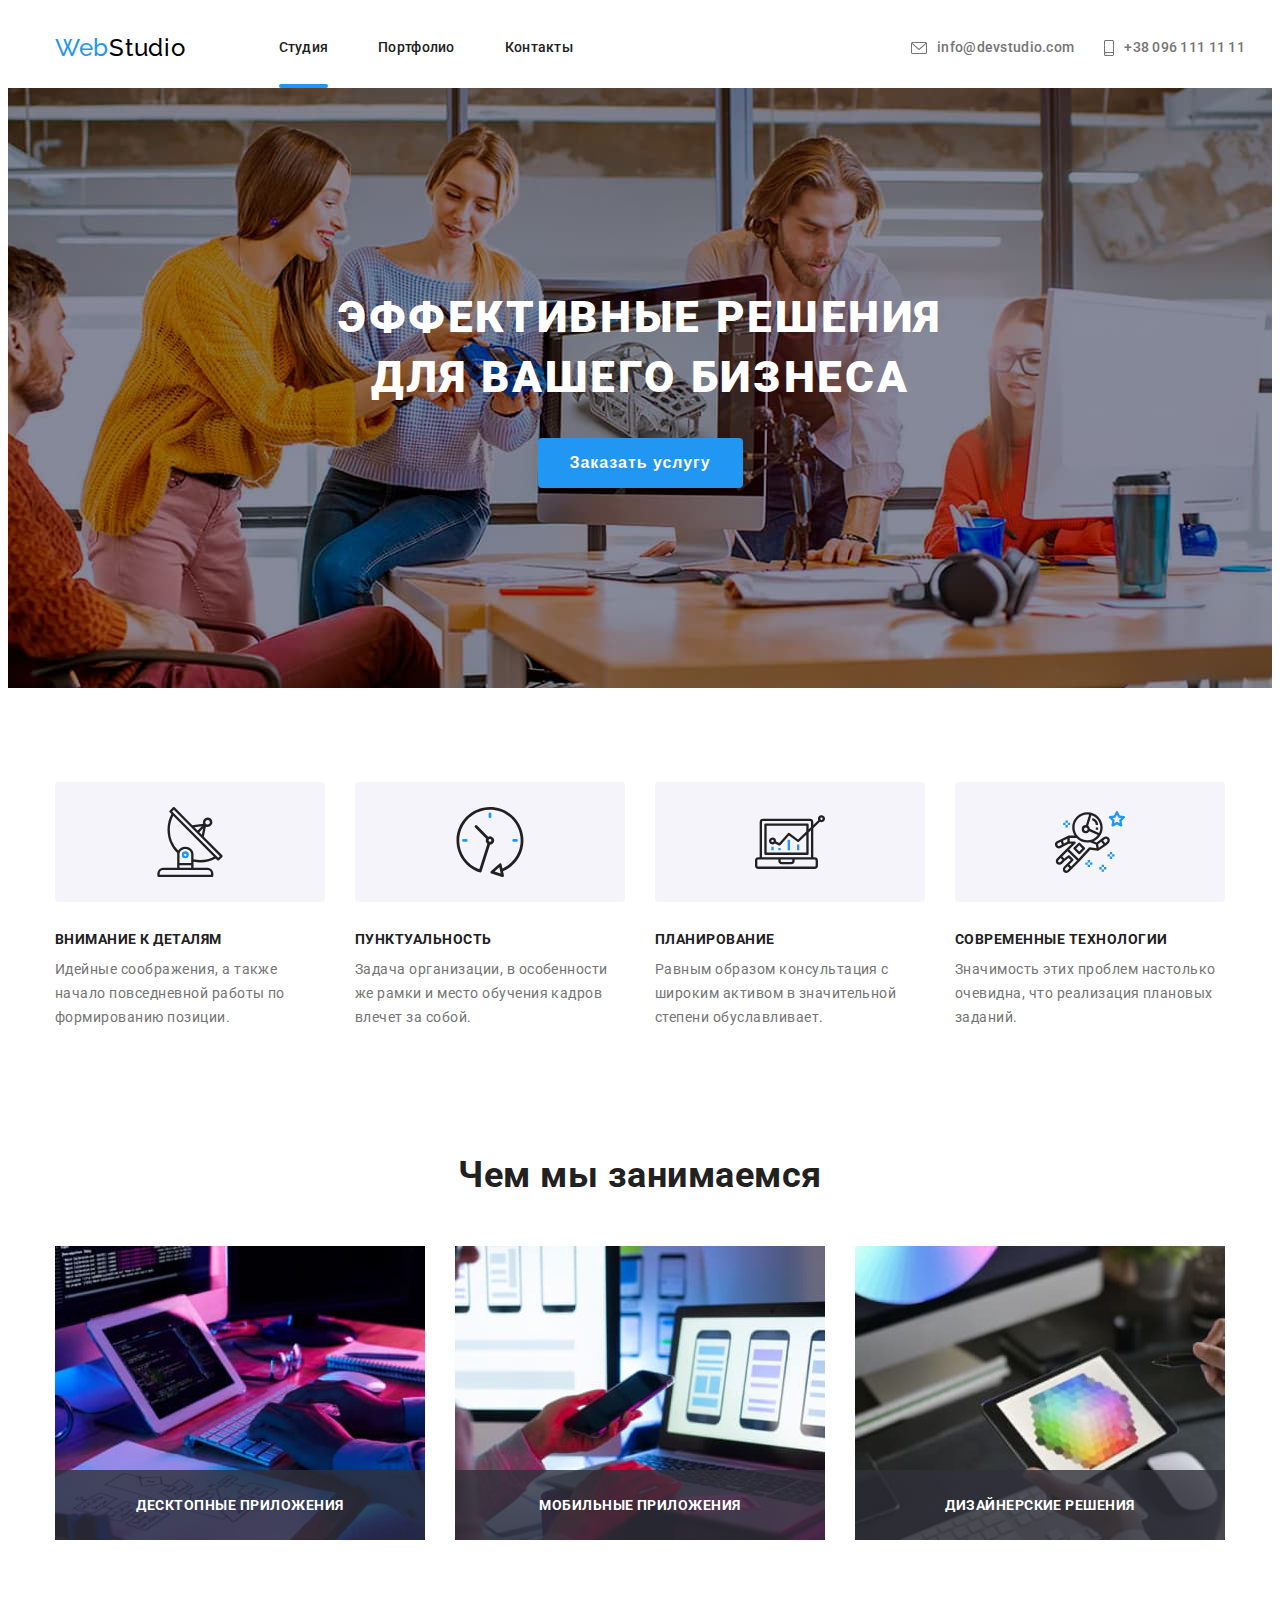
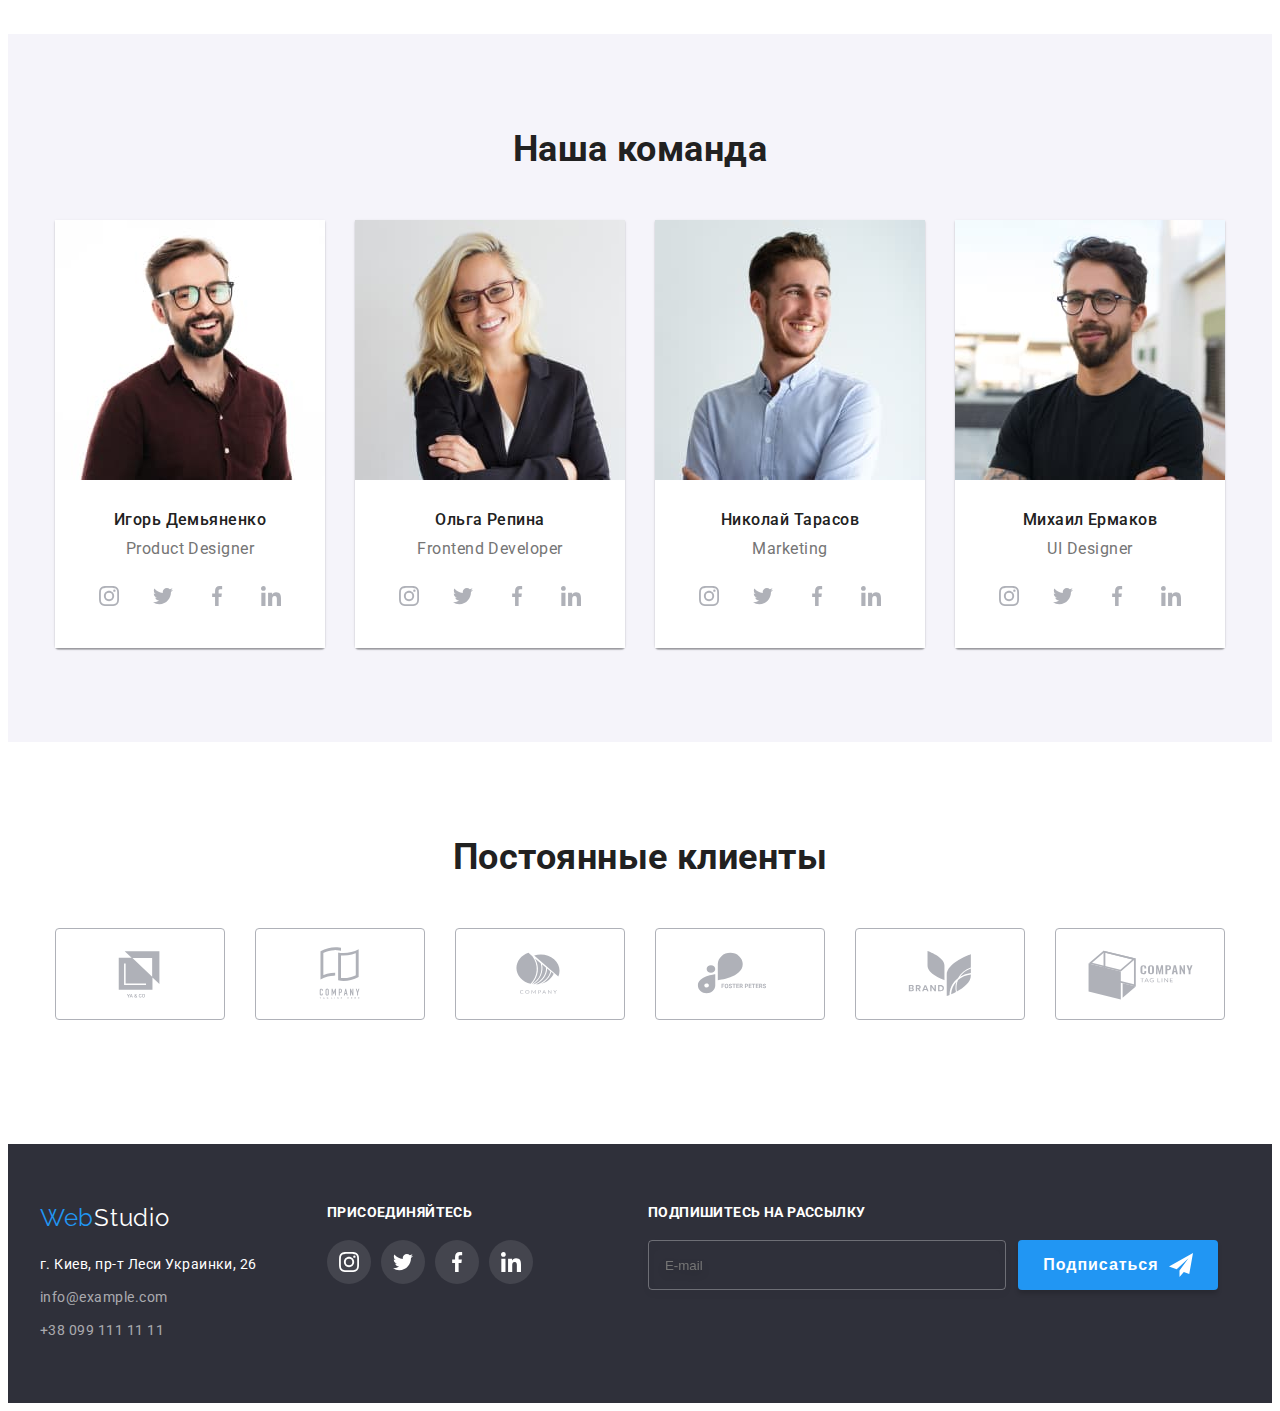
==== commit 8c4e6c3e: "pt.2 complete" ====
--- a/index.html
+++ b/index.html
@@ -14,13 +14,13 @@
         <div class="container header__container ">            
             <a href="" class="logo header__logo"><span class="logo__web">Web</span>Studio</a>
             <button type="button" class="mobile-menu__open" data-mobile-menu-open>
-                <svg class="mobile-menu__icon" width="40" height="40" class="icon">
+                <svg class="mobile-menu__icon" width="40" height="40" class="icon" aria-label="Закрыть меню">
                     <use href="./images/sprite.svg#mobile-open"></use>
                 </svg>
             </button>
             
             <div class="mobile-menu" data-mobile-menu>
-                <button type="button" class="mobile-menu__close" data-mobile-menu-close>
+                <button type="button" class="mobile-menu__close" data-mobile-menu-close aria-label="Открыть меню">
                     <svg class="mobile-menu__icon" width="40" height="40" class="icon">
                         <use href="./images/sprite.svg#mobile-close"></use>
                     </svg>
@@ -130,21 +130,35 @@
                 <ul class="ocupation__list list">
                     <li class="ocupation__item">
                         <a class="ocupation__link" href="">
-                            <img class="ocupation__img" src="./images/21.jpg" alt="Экран планшета и руки на клавиатуре" width="370">
+                            <img class="ocupation__img"
+                            srcset="./images/ocupation-1.jpg 370w, ./images/ocupation-1@2x.jpg 740w"
+                            sizes="370px"
+                            src="./images/ocupation-1.jpg" 
+                            alt="Экран планшета и руки на клавиатуре" 
+                            width="370">
                             <p class="ocupation__caption">Десктопные приложения</p>
                         </a>
                     </li>
 
                     <li class="ocupation__item">
                         <a class="ocupation__link" href="">
-                            <img src="./images/22.jpg" alt="Человек использует компьютер и смартфон" width="370">
+                            <img class="ocupation__img"
+                            srcset="./images/ocupation-2.jpg 370w, ./images/ocupation-2@2x.jpg 740w"
+                            sizes="370px" 
+                            src="./images/ocupation-2.jpg" 
+                            alt="Человек использует компьютер и смартфон" 
+                            width="370">
                             <p class="ocupation__caption">Мобильные приложения</p>
                         </a>
                     </li>
 
                     <li class="ocupation__item">
                         <a class="ocupation__link" href="">
-                            <img class="ocupation__img" src="./images/23.jpg" alt="планшет в руке" width="370">
+                            <img class="ocupation__img"
+                            srcset="./images/ocupation-3.jpg 370w, ./images/ocupation-3@2x.jpg 740w"
+                            sizes="370px" 
+                            src="./images/23.jpg" 
+                            alt="планшет в руке" width="370">
                             <p class="ocupation__caption">Дизайнерские решения</p>
                         </a>
                     </li>
@@ -158,7 +172,10 @@
                 <ul class="team__list list">
                     <li class="team__item">
                         <div class="pro">
-                            <img class="pro__photo" src="./images/1.jpg" alt="Игорь Демьяненко" width=270>
+                            <img class="pro__photo" 
+                            srcset="./images/team-1.jpg 270w, ./images/team-1@2x.jpg 540w"
+                            sizes="(min-width: 1200px) 270px, (min-width: 768px) 354px, (min-width: 480px) 450px, 100vw"
+                            src="./images/team-1.jpg" alt="Игорь Демьяненко" width=270>
                             <h3 class="pro__name">Игорь Демьяненко</h3>
                             <p class="pro__sphere">Product Designer</p>
                             <ul class="socials pro__socials list">
@@ -184,7 +201,10 @@
 
                     <li class="team__item">
                         <div class="pro">
-                            <img class="pro__photo" src="./images/2.jpg" alt="Ольга Репина" width=270>
+                            <img class="pro__photo"
+                            srcset="./images/team-2.jpg 270w, ./images/team-2@2x.jpg 540w"
+                            sizes="(min-width: 1200px) 270px, (min-width: 768px) 354px, (min-width: 480px) 450px, 100vw" 
+                            src="./images/team-2.jpg" alt="Ольга Репина" width=270>
                             <h3 class="pro__name">Ольга Репина</h3>
                             <p class="pro__sphere">Frontend Developer</p>
                             <ul class="socials pro__socials list">
@@ -210,7 +230,10 @@
 
                     <li class="team__item">
                         <div class="pro">
-                            <img class="pro__photo" src="./images/3.jpg" alt="Николай Тарасов" width=270>
+                            <img class="pro__photo"
+                            srcset="./images/team-3.jpg 270w, ./images/team-3@2x.jpg 540w"
+                            sizes="(min-width: 1200px) 270px, (min-width: 768px) 354px, (min-width: 480px) 450px, 100vw" 
+                            src="./images/team-3.jpg" alt="Николай Тарасов" width=270>
                             <h3 class="pro__name">Николай Тарасов</h3>
                             <p class="pro__sphere">Marketing</p>
                             <ul class="socials pro__socials list">
@@ -236,7 +259,10 @@
 
                     <li class="team__item">
                         <div class="pro">
-                            <img class="pro__photo" src="./images/4.jpg" alt="Михаил Ермаков" width=270>
+                            <img class="pro__photo"
+                            srcset="./images/team-4.jpg 270w, ./images/team-4@2x.jpg 540w"
+                            sizes="(min-width: 1200px) 270px, (min-width: 768px) 354px, (min-width: 480px) 450px, 100vw" 
+                            src="./images/team-4.jpg" alt="Михаил Ермаков" width=270>
                             <h3 class="pro__name">Михаил Ермаков</h3>
                             <p class="pro__sphere">UI Designer</p>
                             <ul class="socials pro__socials list">
--- a/css/main.min.css
+++ b/css/main.min.css
@@ -1,2 +1,2 @@
-html{-webkit-box-sizing:border-box;box-sizing:border-box}*,*::before,*::after{-webkit-box-sizing:inherit;box-sizing:inherit}p,h1,h2,h3,h4,h5,h6{margin:0}ul{margin:0;padding:0;list-style:none}button{cursor:pointer}img{display:block;width:100%;height:auto}a{text-decoration:none;color:inherit}svg{fill:currentColor}body{color:#212121;background-color:#fff;font-family:'Roboto', sans-serif;letter-spacing:0.03em}p{color:#757575}.container{padding:0 15px;margin-left:auto;margin-right:auto}@media screen and (min-width: 480px){.container{width:480px}}@media screen and (min-width: 768px){.container{width:768px}}@media screen and (min-width: 1200px){.container{width:1200px}}.btn{color:#fff;background-color:#2196f3;font-weight:700;font-size:16px;line-height:1.87;letter-spacing:0.06em;display:inline-block;padding:10px 32px;border-radius:4px;-webkit-box-shadow:0px 4px 4px rgba(0,0,0,0.15);box-shadow:0px 4px 4px rgba(0,0,0,0.15);margin-right:auto;margin-left:auto;border:0}.headline{font-weight:700;font-size:36px;line-height:1.17;text-align:center;margin-bottom:50px}.socials{width:206px;height:44px;display:-webkit-box;display:-ms-flexbox;display:flex;-webkit-box-pack:justify;-ms-flex-pack:justify;justify-content:space-between}.socials__link{display:-webkit-box;display:-ms-flexbox;display:flex;-webkit-box-align:center;-ms-flex-align:center;align-items:center;width:44px;height:44px;padding:12px;border-radius:50%;-webkit-transition:color 250ms cubic-bezier(0.4, 0, 0.2, 1),background-color 250ms cubic-bezier(0.4, 0, 0.2, 1);transition:color 250ms cubic-bezier(0.4, 0, 0.2, 1),background-color 250ms cubic-bezier(0.4, 0, 0.2, 1)}.socials__link:hover,.socials__link:focus{color:#fff;background-color:#2196f3}.logo{font-family:'Raleway', sans-serif;font-style:700;font-size:24px;line-height:1.19;letter-spacing:0.03em;display:block}.logo__web{color:#2196f3}.header__logo{color:#000000;padding:16px 0}.footer__logo{color:#fff}.header{font-weight:500;font-size:14px;line-height:1.18;letter-spacing:0.02em}.header__container{display:-webkit-box;display:-ms-flexbox;display:flex;-webkit-box-align:center;-ms-flex-align:center;align-items:center;-webkit-box-pack:justify;-ms-flex-pack:justify;justify-content:space-between}@media screen and (min-width: 768px){.header{line-height:1.14;-webkit-box-pack:stretch;-ms-flex-pack:stretch;justify-content:stretch}.header--bordered{border-bottom:1px solid #ececec}}@media screen and (max-width: 767px){.nav{font-size:40px;margin-bottom:302px}.nav__item:not(:last-child){margin-bottom:32px}}@media screen and (min-width: 768px){.nav{margin-left:88px;line-height:1.14;margin-right:auto}.nav__list{display:-webkit-box;display:-ms-flexbox;display:flex}.nav__item:not(:last-child){margin-right:50px}}@media screen and (min-width: 1200px){.nav{margin-left:93px}}.contacts{display:-webkit-box;display:-ms-flexbox;display:flex;color:#757575}@media screen and (max-width: 767px){.contacts{-webkit-box-orient:vertical;-webkit-box-direction:reverse;-ms-flex-direction:column-reverse;flex-direction:column-reverse}.contacts__item:first-child{font-size:24px}.contacts__item:last-child{font-size:34px;color:#2196f3;margin-bottom:32px}}@media screen and (min-width: 768px) and (max-width: 1199px){.contacts{-webkit-box-orient:vertical;-webkit-box-direction:normal;-ms-flex-direction:column;flex-direction:column;-webkit-box-pack:center;-ms-flex-pack:center;justify-content:center}.contacts__link{height:14px}}@media screen and (min-width: 1200px){.contacts__item:not(:last-child){margin-right:30px}}.contacts__icon{display:none}@media screen and (min-width: 768px){.contacts__icon{display:block;fill:currentColor;margin-right:10px}}.nav__link,.contacts__link{display:-webkit-box;display:-ms-flexbox;display:flex;-webkit-box-align:center;-ms-flex-align:center;align-items:center;-webkit-transition:color 250ms cubic-bezier(0.4, 0, 0.2, 1);transition:color 250ms cubic-bezier(0.4, 0, 0.2, 1)}.nav__link:hover,.contacts__link:hover{color:#2196f3}@media screen and (min-width: 768px){.nav__link,.contacts__link{height:80px}}@media screen and (min-width: 768px) and (max-width: 1199px){.contacts__link{height:14px}.contacts__link:first-child{margin-bottom:10px}}@media screen and (min-width: 768px){.nav__link--current{position:relative}.nav__link--current::after{content:'';display:block;position:absolute;background-color:#2196f3;border-radius:2px;width:100%;height:4px;bottom:0px}}.mobile-menu__socials{display:-webkit-box;display:-ms-flexbox;display:flex;margin:64px -10px 0 -10px;-ms-flex-wrap:wrap;flex-wrap:wrap}.mobile-menu__social-link{padding:0 10px;color:#2196f3;font-size:18px}.mobile-menu__social-link:not(:last-child){border-right:1px solid rgba(33,33,33,0.2)}@media screen and (min-width: 768px){.mobile-menu__social-link{display:none}}@media screen and (max-width: 767px){.mobile-menu{width:100%;position:absolute;-webkit-transform:translateX(-100%);transform:translateX(-100%);background-color:#fff;top:0;left:0;padding:48px 40px;-webkit-transition:-webkit-transform 250ms cubic-bezier(0.4, 0, 0.2, 1);transition:-webkit-transform 250ms cubic-bezier(0.4, 0, 0.2, 1);transition:transform 250ms cubic-bezier(0.4, 0, 0.2, 1);transition:transform 250ms cubic-bezier(0.4, 0, 0.2, 1), -webkit-transform 250ms cubic-bezier(0.4, 0, 0.2, 1);z-index:3}.mobile-menu--shown{-webkit-transform:translateX(0%);transform:translateX(0%)}}@media screen and (min-width: 768px){.mobile-menu{display:-webkit-box;display:-ms-flexbox;display:flex;width:100%}}.mobile-menu__open,.mobile-menu__close{width:40px;height:40px;padding:0;border:0;background-color:inherit}@media screen and (min-width: 768px){.mobile-menu__open,.mobile-menu__close{display:none}}.mobile-menu__open:hover,.mobile-menu__open:focus,.mobile-menu__close:hover,.mobile-menu__close:focus{color:#2196f3}.mobile-menu__close{position:absolute;right:15px;top:10px}.mobile-menu__icon{fill:currentColor}.hero{background-color:#2f303a;background-image:-webkit-gradient(linear, left top, right top, from(rgba(47,48,58,0.4)), to(rgba(47,48,58,0.4))),url(../images/hero.jpg);background-image:linear-gradient(to right, rgba(47,48,58,0.4), rgba(47,48,58,0.4)),url(../images/hero.jpg);background-repeat:no-repeat;background-position:center;background-size:cover;text-align:center;padding:118px 0}@media screen and (min-width: 1200px){.hero{padding:200px 0}}.hero__title{margin:0 auto 30px auto;color:#fff;font-weight:900;line-height:1.36;text-align:center;letter-spacing:0.06em;text-transform:uppercase;font-size:26px}@media screen and (min-width: 480px){.hero__title{width:360px}}@media screen and (min-width: 1200px){.hero__title{width:696px;height:120px;font-size:44px}}.feat{font-size:14px;padding-top:60px;padding-bottom:60px}@media screen and (min-width: 1200px){.feat{padding-top:94px;padding-bottom:94px;margin-bottom:0px}}.feat__list{display:-webkit-box;display:-ms-flexbox;display:flex;-webkit-box-pack:justify;-ms-flex-pack:justify;justify-content:space-between;-ms-flex-wrap:wrap;flex-wrap:wrap}.feat__item{width:100%}.feat__item:not(:last-child){margin-bottom:30px}@media screen and (min-width: 480px){.feat__item{width:450px}}@media screen and (min-width: 768px){.feat__item{width:354px}}@media screen and (min-width: 1200px){.feat__item{width:270px;margin-bottom:0}}.feat__plug-container{width:100%;height:120px;background-color:#f5f4fa;margin-bottom:30px;border-radius:4px;display:-webkit-box;display:-ms-flexbox;display:flex;-webkit-box-align:center;-ms-flex-align:center;align-items:center;-webkit-box-pack:center;-ms-flex-pack:center;justify-content:center}@media screen and (min-width: 480px){.feat__plug-container{width:450px}}@media screen and (min-width: 768px){.feat__plug-container{width:354px}}@media screen and (min-width: 1200px){.feat__plug-container{width:270px}}.feat__name{font-weight:700;line-height:1.14;text-transform:uppercase;margin:0 0 10px 0;font-size:14px}.feat__descr{font-weight:400;line-height:1.71}.ocupation{display:none}@media screen and (min-width: 1200px){.ocupation{display:block;padding-bottom:94px}.ocupation__list{display:-webkit-box;display:-ms-flexbox;display:flex;-webkit-box-pack:justify;-ms-flex-pack:justify;justify-content:space-between}.ocupation__link{position:relative;display:block;width:370px}.ocupation__caption{text-transform:uppercase;font-weight:700;font-size:14px;line-height:16px;text-align:center;color:#fff;background-image:-webkit-gradient(linear, left top, right top, from(rgba(47,48,58,0.8)), to(rgba(47,48,58,0.8)));background-image:linear-gradient(to right, rgba(47,48,58,0.8), rgba(47,48,58,0.8));width:100%;height:70px;position:absolute;bottom:0px;padding-top:27px;padding-bottom:27px}}.team{background-color:#f5f4fa;padding-top:60px;padding-bottom:60px}@media screen and (min-width: 1200px){.team{padding-top:94px;padding-bottom:94px}}.team__list{display:-webkit-box;display:-ms-flexbox;display:flex;-webkit-box-pack:justify;-ms-flex-pack:justify;justify-content:space-between;-ms-flex-wrap:wrap;flex-wrap:wrap;margin-bottom:-30px}@media screen and (min-width: 768px){.team__list{margin-bottom:-30px}}.team__item{-webkit-box-shadow:0px 1px 3px rgba(0,0,0,0.12),0px 1px 1px rgba(0,0,0,0.14),0px 2px 1px rgba(0,0,0,0.2);box-shadow:0px 1px 3px rgba(0,0,0,0.12),0px 1px 1px rgba(0,0,0,0.14),0px 2px 1px rgba(0,0,0,0.2);border-radius:0px 0px 4px 4px;margin-bottom:30px}@media screen and (min-width: 480px){.team__item{width:450px}}@media screen and (min-width: 768px){.team__item{width:354px;margin-bottom:30px}}@media screen and (min-width: 1200px){.team__item{width:270px}}.pro{padding-bottom:30px;text-align:center;background:#fff}.pro__name{font-weight:500;font-size:16px;line-height:1.19;margin-top:30px;margin-bottom:10px}.pro__sphere{font-weight:400;font-size:16px;line-height:1.19}.pro__socials{margin-top:16px;margin-left:auto;margin-right:auto;color:#afb1b8}.clients{padding-top:60px;padding-bottom:60px}@media screen and (min-width: 1200px){.clients{padding-top:94px;padding-bottom:94px}}.clients__list{display:-webkit-box;display:-ms-flexbox;display:flex;-webkit-box-pack:justify;-ms-flex-pack:justify;justify-content:space-between;-ms-flex-wrap:wrap;flex-wrap:wrap;margin-bottom:-30px}@media screen and (min-width: 1200px){.clients__list{margin-bottom:0}}@media screen and (max-width: 767px){.clients__item{-ms-flex-preferred-size:calc((100% - 30px) / 2);flex-basis:calc((100% - 30px) / 2)}}@media screen and (min-width: 768px) and (max-width: 1199px){.clients__item{-ms-flex-preferred-size:calc((100% - 30px) / 3);flex-basis:calc((100% - 30px) / 3)}}.clients__link{height:92px;border:1px solid #afb1b8;border-radius:4px;color:#afb1b8;display:-webkit-box;display:-ms-flexbox;display:flex;-webkit-box-pack:center;-ms-flex-pack:center;justify-content:center;-webkit-box-align:center;-ms-flex-align:center;align-items:center;-webkit-transition:border-color 250ms cubic-bezier(0.4, 0, 0.2, 1),color 250ms cubic-bezier(0.4, 0, 0.2, 1);transition:border-color 250ms cubic-bezier(0.4, 0, 0.2, 1),color 250ms cubic-bezier(0.4, 0, 0.2, 1);margin-bottom:30px}@media screen and (min-width: 1200px){.clients__link{width:170px}}.clients__link:hover,.clients__link:focus{border-color:#2196f3;color:#2196f3}.footer{padding-top:60px;padding-bottom:60px;background-color:#2f303a}@media screen and (max-width: 1199px){.footer{text-align:center}}.footer__logo{margin-bottom:20px}@media screen and (min-width: 768px){.footer__container{display:-webkit-box;display:-ms-flexbox;display:flex;-ms-flex-wrap:wrap;flex-wrap:wrap;padding:60px 80px 60px 76px}}@media screen and (min-width: 1200px){.footer__container{padding:0;-webkit-box-pack:start;-ms-flex-pack:start;justify-content:flex-start;-ms-flex-wrap:nowrap;flex-wrap:nowrap}}.footer__join{font-weight:700;font-size:14px;line-height:16px;letter-spacing:0.03em;text-transform:uppercase;color:#fff;margin-bottom:20px}.footer__btn{display:-webkit-box;display:-ms-flexbox;display:flex;-webkit-box-pack:center;-ms-flex-pack:center;justify-content:center;-webkit-box-align:center;-ms-flex-align:center;align-items:center;text-align:center;-ms-flex-item-align:end;align-self:flex-end;margin:0 auto;width:200px;height:50px;padding:0}@media screen and (min-width: 1200px){.footer__btn{margin-left:12px;-ms-flex-item-align:end;align-self:flex-end}}.footer__form{display:-webkit-box;display:-ms-flexbox;display:flex;-webkit-box-orient:vertical;-webkit-box-direction:normal;-ms-flex-direction:column;flex-direction:column}.footer__tg{margin-left:10px;display:block;height:24px}.footer__input{width:100%;height:50px;margin:0 auto 20px auto;padding:15px 16px;background-color:inherit;border:1px solid rgba(255,255,255,0.3);-webkit-filter:drop-shadow(0px 4px 4px rgba(0,0,0,0.15));filter:drop-shadow(0px 4px 4px rgba(0,0,0,0.15));border-radius:4px;-webkit-transition:border-color 250ms cubic-bezier(0.4, 0, 0.2, 1);transition:border-color 250ms cubic-bezier(0.4, 0, 0.2, 1)}@media screen and (min-width: 480px){.footer__input{width:450px}}@media screen and (min-width: 1200px){.footer__input{width:358px}}.footer__input:focus-within{outline:0;border-color:#2196f3;color:#fff}.address{font-style:normal;font-weight:400;font-size:14px;line-height:1.71;color:#fff;display:-webkit-box;display:-ms-flexbox;display:flex;-webkit-box-orient:vertical;-webkit-box-direction:normal;-ms-flex-direction:column;flex-direction:column}.address__item{margin-top:9px}.address__link{color:rgba(255,255,255,0.6);-webkit-transition:color 250ms cubic-bezier(0.4, 0, 0.2, 1);transition:color 250ms cubic-bezier(0.4, 0, 0.2, 1)}.address__link:hover,.address__link:focus{color:#2196f3}.footer__second-column{display:-webkit-box;display:-ms-flexbox;display:flex;-webkit-box-orient:vertical;-webkit-box-direction:normal;-ms-flex-direction:column;flex-direction:column;-webkit-box-align:center;-ms-flex-align:center;align-items:center;margin:60px auto}@media screen and (min-width: 768px){.footer__second-column{margin:0 0 102px auto}}@media screen and (min-width: 1200px){.footer__second-column{-webkit-box-align:start;-ms-flex-align:start;align-items:flex-start;margin:0 93px 0 70px}}.footer__socials-link{color:#fff;background-color:rgba(255,255,255,0.1);border-radius:50%}.footer__third-column{margin:0 auto}@media screen and (min-width: 1200px){.footer__third-column{width:570px;display:-webkit-box;display:-ms-flexbox;display:flex;-webkit-box-align:start;-ms-flex-align:start;align-items:flex-start;height:86px}}.backdrop{position:fixed;top:0;left:0;width:100%;height:100%;background-color:rgba(0,0,0,0.2);-webkit-transition:opacity 250ms cubic-bezier(0.4, 0, 0.2, 1);transition:opacity 250ms cubic-bezier(0.4, 0, 0.2, 1)}.backdrop--is-hidden{opacity:0;pointer-events:none}.backdrop--is-hidden .modal{-webkit-transform:translate(-50%, -50%) scale(0.5);transform:translate(-50%, -50%) scale(0.5)}.modal{position:absolute;top:50%;left:50%;-webkit-transform:translate(-50%, -50%) scale(1);transform:translate(-50%, -50%) scale(1);padding:40px;background-color:#fff;-webkit-transition:-webkit-transform 250ms cubic-bezier(0.4, 0, 0.2, 1);transition:-webkit-transform 250ms cubic-bezier(0.4, 0, 0.2, 1);transition:transform 250ms cubic-bezier(0.4, 0, 0.2, 1);transition:transform 250ms cubic-bezier(0.4, 0, 0.2, 1), -webkit-transform 250ms cubic-bezier(0.4, 0, 0.2, 1);width:100%}@media screen and (min-width: 480px){.modal{width:450px}}@media screen and (min-width: 1200px){.modal{width:528px;height:581px}}.close-btn{padding:0;border:0;background-color:inherit;position:absolute;top:8px;right:8px;cursor:pointer;fill:currentColor;-webkit-transition:color 250ms cubic-bezier(0.4, 0, 0.2, 1);transition:color 250ms cubic-bezier(0.4, 0, 0.2, 1)}.close-btn:hover,.close-btn:focus{color:#2196f3}.modal__submit{display:block;width:200px;height:50px;margin-top:30px}.backcall__item{display:block;position:relative;margin-bottom:28px}.backcall__item:last-child{margin-top:10px;margin-bottom:20px}.backcall__input{display:block;width:100%;height:40px;border:1px solid rgba(33,33,33,0.2);border-radius:4px;padding:12px 42px;-webkit-transition:border-color 250ms cubic-bezier(0.4, 0, 0.2, 1);transition:border-color 250ms cubic-bezier(0.4, 0, 0.2, 1)}@media screen and (min-width: 480px){.backcall__input{width:370px}}@media screen and (min-width: 1200px){.backcall__input{width:448px}}.backcall__label{position:absolute;display:inline-block;left:40px;top:0px;-webkit-transform:translate(-40px, -19px);transform:translate(-40px, -19px);font-size:12px;line-height:1.17;letter-spacing:0.01em;color:#757575}.backcall__title{margin-bottom:30px;font-weight:700;font-size:20px;line-height:1.15;text-align:center;color:#212121}.backcall__textarea{resize:none;width:100%;padding:12px 16px;height:120px;display:block;font-size:12px;line-height:1.17;letter-spacing:0.01em;border:1px solid rgba(33,33,33,0.2);border-radius:4px;-webkit-transition:border-color 250ms cubic-bezier(0.4, 0, 0.2, 1);transition:border-color 250ms cubic-bezier(0.4, 0, 0.2, 1)}@media screen and (min-width: 480px){.backcall__textarea{width:370px}}@media screen and (min-width: 1200px){.backcall__textarea{width:448px}}.backcall__textarea::-webkit-input-placeholder{color:rgba(117,117,117,0.5)}.backcall__textarea:-ms-input-placeholder{color:rgba(117,117,117,0.5)}.backcall__textarea::-ms-input-placeholder{color:rgba(117,117,117,0.5)}.backcall__textarea::placeholder{color:rgba(117,117,117,0.5)}.backcall__icon{position:absolute;top:12px;left:12px;-webkit-transition:color 250ms cubic-bezier(0.4, 0, 0.2, 1);transition:color 250ms cubic-bezier(0.4, 0, 0.2, 1)}.terms__checkbox{position:absolute;width:1px;height:1px;margin:-1px;border:0;padding:0;clip:rect(0 0 0 0);overflow:hidden}.terms__link{text-decoration:underline;color:#2196f3;font-size:11.5px;line-height:1.17}.terms__text{max-width:346px;display:block;margin-left:8px;font-size:11.5px;line-height:1.17;color:#757575}@media screen and (min-width: 1200px){.terms__text{font-size:14px}}.terms{display:-webkit-box;display:-ms-flexbox;display:flex;-webkit-box-align:center;-ms-flex-align:center;align-items:center}.terms__icon{display:block;width:16px;height:15px;border:2px solid #212121;border-radius:2px}.terms__checkbox:checked+.terms__icon{background-color:#2196f3;border:0;background-image:url(../images/checkbox.svg);background-size:contain;background-repeat:no-repeat;background-origin:border-box}.backcall__item:focus-within .backcall__input,.backcall__item:focus-within .backcall__textarea{outline:0;border-color:#2196f3}.backcall__item:focus-within .backcall__icon{color:#2196f3;fill:currentColor}.portfolio{padding-top:60px;padding-bottom:60px}@media screen and (min-width: 1200px){.portfolio{padding-top:94px;padding-bottom:94px}}.portfolio__list{margin-top:40px}@media screen and (min-width: 768px){.portfolio__list{margin-top:14px;display:-webkit-box;display:-ms-flexbox;display:flex;-ms-flex-wrap:wrap;flex-wrap:wrap;-webkit-box-pack:justify;-ms-flex-pack:justify;justify-content:space-between}}@media screen and (min-width: 1200px){.portfolio__list{margin-top:50px}}.portfolio__item{border:1px solid #eeeeee;margin-bottom:30px;-webkit-transition:-webkit-box-shadow 250ms cubic-bezier(0.4, 0, 0.2, 1);transition:-webkit-box-shadow 250ms cubic-bezier(0.4, 0, 0.2, 1);transition:box-shadow 250ms cubic-bezier(0.4, 0, 0.2, 1);transition:box-shadow 250ms cubic-bezier(0.4, 0, 0.2, 1), -webkit-box-shadow 250ms cubic-bezier(0.4, 0, 0.2, 1)}@media screen and (min-width: 480px){.portfolio__item{width:450px}.portfolio__item:nth-last-child(-n+1){margin-bottom:0}}@media screen and (min-width: 768px){.portfolio__item{width:354px}.portfolio__item:nth-last-child(-n+1){margin-bottom:0}}@media screen and (min-width: 1200px){.portfolio__item{width:370px}.portfolio__item:nth-last-child(-n+3){margin-bottom:0}}.portfolio__item:hover,.portfolio__item:focus{-webkit-box-shadow:0px 1px 1px rgba(0,0,0,0.12),0px 4px 4px rgba(0,0,0,0.06),1px 4px 6px rgba(0,0,0,0.16);box-shadow:0px 1px 1px rgba(0,0,0,0.12),0px 4px 4px rgba(0,0,0,0.06),1px 4px 6px rgba(0,0,0,0.16)}.filter{display:-webkit-box;display:-ms-flexbox;display:flex;-webkit-box-pack:center;-ms-flex-pack:center;justify-content:center}@media screen and (max-width: 767px){.filter{-ms-flex-wrap:wrap;flex-wrap:wrap;-webkit-box-pack:start;-ms-flex-pack:start;justify-content:flex-start}}@media screen and (max-width: 767px){.filter__item:nth-child(-n+3){margin:0 8px 15px 0}.filter__item:last-child{margin-left:8px}}@media screen and (min-width: 768px){.filter .filter__item+.filter__item{margin-left:8px}}.filter__btn{font-weight:500;font-family:inherit;font-size:16px;line-height:1.62;text-align:center;background-color:#f5f4fa;display:block;padding:6px 22px;border-radius:4px;border:0;-webkit-transition:background-color 250ms cubic-bezier(0.4, 0, 0.2, 1),color 250ms cubic-bezier(0.4, 0, 0.2, 1),-webkit-box-shadow 250ms cubic-bezier(0.4, 0, 0.2, 1);transition:background-color 250ms cubic-bezier(0.4, 0, 0.2, 1),color 250ms cubic-bezier(0.4, 0, 0.2, 1),-webkit-box-shadow 250ms cubic-bezier(0.4, 0, 0.2, 1);transition:box-shadow 250ms cubic-bezier(0.4, 0, 0.2, 1),background-color 250ms cubic-bezier(0.4, 0, 0.2, 1),color 250ms cubic-bezier(0.4, 0, 0.2, 1);transition:box-shadow 250ms cubic-bezier(0.4, 0, 0.2, 1),background-color 250ms cubic-bezier(0.4, 0, 0.2, 1),color 250ms cubic-bezier(0.4, 0, 0.2, 1),-webkit-box-shadow 250ms cubic-bezier(0.4, 0, 0.2, 1)}.filter__btn:hover,.filter__btn:focus{color:#fff;background-color:#2196f3;-webkit-box-shadow:0px 3px 1px rgba(0,0,0,0.1),0px 1px 2px rgba(0,0,0,0.08),0px 2px 2px rgba(0,0,0,0.12);box-shadow:0px 3px 1px rgba(0,0,0,0.1),0px 1px 2px rgba(0,0,0,0.08),0px 2px 2px rgba(0,0,0,0.12)}.project__name{font-weight:700;font-size:18px;line-height:2;letter-spacing:0.06em;color:#212121;text-align:left;margin-bottom:4px}.project__type{font-weight:400;font-size:16px;line-height:1.87;color:#757575}.project__caption{padding:20px 24px}.project__animation{position:relative;height:294px;overflow:hidden;padding:0}@media screen and (min-width: 480px){.project__animation{width:450px}}@media screen and (min-width: 768px){.project__animation{width:354px}}@media screen and (min-width: 1200px){.project__animation{width:370px}}.project__description{font-size:18px;line-height:28px;position:absolute;width:100%;height:100%;padding:63px 24px;margin:0;top:0;background-image:-webkit-gradient(linear, left top, right top, from(rgba(33,150,243,0.9)), to(rgba(33,150,243,0.9)));background-image:linear-gradient(to right, rgba(33,150,243,0.9), rgba(33,150,243,0.9));color:#fff;-webkit-transform:translateY(100%);transform:translateY(100%);-webkit-transition:-webkit-transform 250ms cubic-bezier(0.4, 0, 0.2, 1);transition:-webkit-transform 250ms cubic-bezier(0.4, 0, 0.2, 1);transition:transform 250ms cubic-bezier(0.4, 0, 0.2, 1);transition:transform 250ms cubic-bezier(0.4, 0, 0.2, 1), -webkit-transform 250ms cubic-bezier(0.4, 0, 0.2, 1)}.project:hover .project__description{-webkit-transform:translateY(0%);transform:translateY(0%)}
+html{-webkit-box-sizing:border-box;box-sizing:border-box}*,*::before,*::after{-webkit-box-sizing:inherit;box-sizing:inherit}p,h1,h2,h3,h4,h5,h6{margin:0}ul{margin:0;padding:0;list-style:none}button{cursor:pointer}img{display:block;width:100%;height:auto}a{text-decoration:none;color:inherit}svg{fill:currentColor}body{color:#212121;background-color:#fff;font-family:'Roboto', sans-serif;letter-spacing:0.03em}p{color:#757575}.container{padding:0 15px;margin-left:auto;margin-right:auto}@media screen and (min-width: 480px){.container{width:480px}}@media screen and (min-width: 768px){.container{width:768px}}@media screen and (min-width: 1200px){.container{width:1200px}}.btn{color:#fff;background-color:#2196f3;font-weight:700;font-size:16px;line-height:1.87;letter-spacing:0.06em;display:inline-block;padding:10px 32px;border-radius:4px;-webkit-box-shadow:0px 4px 4px rgba(0,0,0,0.15);box-shadow:0px 4px 4px rgba(0,0,0,0.15);margin-right:auto;margin-left:auto;border:0}.headline{font-weight:700;font-size:36px;line-height:1.17;text-align:center;margin-bottom:50px}.socials{width:206px;height:44px;display:-webkit-box;display:-ms-flexbox;display:flex;-webkit-box-pack:justify;-ms-flex-pack:justify;justify-content:space-between}.socials__link{display:-webkit-box;display:-ms-flexbox;display:flex;-webkit-box-align:center;-ms-flex-align:center;align-items:center;width:44px;height:44px;padding:12px;border-radius:50%;-webkit-transition:color 250ms cubic-bezier(0.4, 0, 0.2, 1),background-color 250ms cubic-bezier(0.4, 0, 0.2, 1);transition:color 250ms cubic-bezier(0.4, 0, 0.2, 1),background-color 250ms cubic-bezier(0.4, 0, 0.2, 1)}.socials__link:hover,.socials__link:focus{color:#fff;background-color:#2196f3}.logo{font-family:'Raleway', sans-serif;font-style:700;font-size:24px;line-height:1.19;letter-spacing:0.03em;display:block}.logo__web{color:#2196f3}.header__logo{color:#000000;padding:16px 0}.footer__logo{color:#fff}.header{font-weight:500;font-size:14px;line-height:1.18;letter-spacing:0.02em}.header__container{display:-webkit-box;display:-ms-flexbox;display:flex;-webkit-box-align:center;-ms-flex-align:center;align-items:center;-webkit-box-pack:justify;-ms-flex-pack:justify;justify-content:space-between}@media screen and (min-width: 768px){.header{line-height:1.14;-webkit-box-pack:stretch;-ms-flex-pack:stretch;justify-content:stretch}.header--bordered{border-bottom:1px solid #ececec}}@media screen and (max-width: 767px){.nav{font-size:40px;margin-bottom:302px}.nav__item:not(:last-child){margin-bottom:32px}}@media screen and (min-width: 768px){.nav{margin-left:88px;line-height:1.14;margin-right:auto}.nav__list{display:-webkit-box;display:-ms-flexbox;display:flex}.nav__item:not(:last-child){margin-right:50px}}@media screen and (min-width: 1200px){.nav{margin-left:93px}}.contacts{display:-webkit-box;display:-ms-flexbox;display:flex;color:#757575}@media screen and (max-width: 767px){.contacts{-webkit-box-orient:vertical;-webkit-box-direction:reverse;-ms-flex-direction:column-reverse;flex-direction:column-reverse}.contacts__item:first-child{font-size:24px}.contacts__item:last-child{font-size:34px;color:#2196f3;margin-bottom:32px}}@media screen and (min-width: 768px) and (max-width: 1199px){.contacts{-webkit-box-orient:vertical;-webkit-box-direction:normal;-ms-flex-direction:column;flex-direction:column;-webkit-box-pack:center;-ms-flex-pack:center;justify-content:center}.contacts__link{height:14px}}@media screen and (min-width: 1200px){.contacts__item:not(:last-child){margin-right:30px}}.contacts__icon{display:none}@media screen and (min-width: 768px){.contacts__icon{display:block;fill:currentColor;margin-right:10px}}.nav__link,.contacts__link{display:-webkit-box;display:-ms-flexbox;display:flex;-webkit-box-align:center;-ms-flex-align:center;align-items:center;-webkit-transition:color 250ms cubic-bezier(0.4, 0, 0.2, 1);transition:color 250ms cubic-bezier(0.4, 0, 0.2, 1)}.nav__link:hover,.contacts__link:hover{color:#2196f3}@media screen and (min-width: 768px){.nav__link,.contacts__link{height:80px}}@media screen and (min-width: 768px) and (max-width: 1199px){.contacts__link{height:14px}.contacts__link:first-child{margin-bottom:10px}}@media screen and (min-width: 768px){.nav__link--current{position:relative}.nav__link--current::after{content:'';display:block;position:absolute;background-color:#2196f3;border-radius:2px;width:100%;height:4px;bottom:0px}}.hero{background-color:#2f303a;background-image:-webkit-gradient(linear, left top, right top, from(rgba(47,48,58,0.4)), to(rgba(47,48,58,0.4))),url(../images/hero-mobile.jpg);background-image:linear-gradient(to right, rgba(47,48,58,0.4), rgba(47,48,58,0.4)),url(../images/hero-mobile.jpg);background-repeat:no-repeat;background-position:center;background-size:cover;text-align:center;padding:118px 0;height:400px}@media (min-device-pixel-ratio: 2), (-webkit-min-device-pixel-ratio: 2), (min-resolution: 192dpi), (min-resolution: 2dppx){.hero{background-image:url(../images/hero-mobile@2x.jpg)}}@media screen and (min-width: 481px){.hero{background-image:url(../images/hero-tablet.jpg)}}@media screen and (min-width: 481px) and (min-device-pixel-ratio: 2), screen and (min-width: 481px) and (-webkit-min-device-pixel-ratio: 2), screen and (min-width: 481px) and (min-resolution: 192dpi), screen and (min-width: 481px) and (min-resolution: 2dppx){.hero{background-image:url(../images/hero-tablet@2x.jpg)}}@media screen and (min-width: 1200px){.hero{height:600px;padding:200px 0;background-image:url(../images/hero-desktop.jpg)}}@media screen and (min-width: 1200px) and (min-device-pixel-ratio: 2), screen and (min-width: 1200px) and (-webkit-min-device-pixel-ratio: 2), screen and (min-width: 1200px) and (min-resolution: 192dpi), screen and (min-width: 1200px) and (min-resolution: 2dppx){.hero{background-image:url(../images/hero-desktop@2x.jpg)}}.hero__title{margin:0 auto 30px auto;color:#fff;font-weight:900;line-height:1.36;text-align:center;letter-spacing:0.06em;text-transform:uppercase;font-size:26px}@media screen and (min-width: 480px){.hero__title{width:360px}}@media screen and (min-width: 1200px){.hero__title{width:696px;height:120px;font-size:44px}}.feat{font-size:14px;padding-top:60px;padding-bottom:60px}@media screen and (min-width: 1200px){.feat{padding-top:94px;padding-bottom:94px;margin-bottom:0px}}.feat__list{display:-webkit-box;display:-ms-flexbox;display:flex;-webkit-box-pack:justify;-ms-flex-pack:justify;justify-content:space-between;-ms-flex-wrap:wrap;flex-wrap:wrap}.feat__item{width:100%}.feat__item:not(:last-child){margin-bottom:30px}@media screen and (min-width: 480px){.feat__item{width:450px}}@media screen and (min-width: 768px){.feat__item{width:354px}}@media screen and (min-width: 1200px){.feat__item{width:270px;margin-bottom:0}}.feat__plug-container{width:100%;height:120px;background-color:#f5f4fa;margin-bottom:30px;border-radius:4px;display:-webkit-box;display:-ms-flexbox;display:flex;-webkit-box-align:center;-ms-flex-align:center;align-items:center;-webkit-box-pack:center;-ms-flex-pack:center;justify-content:center}@media screen and (min-width: 480px){.feat__plug-container{width:450px}}@media screen and (min-width: 768px){.feat__plug-container{width:354px}}@media screen and (min-width: 1200px){.feat__plug-container{width:270px}}.feat__name{font-weight:700;line-height:1.14;text-transform:uppercase;margin:0 0 10px 0;font-size:14px}.feat__descr{font-weight:400;line-height:1.71}.ocupation{display:none}@media screen and (min-width: 1200px){.ocupation{display:block;padding-bottom:94px}.ocupation__list{display:-webkit-box;display:-ms-flexbox;display:flex;-webkit-box-pack:justify;-ms-flex-pack:justify;justify-content:space-between}.ocupation__link{position:relative;display:block;width:370px}.ocupation__caption{text-transform:uppercase;font-weight:700;font-size:14px;line-height:16px;text-align:center;color:#fff;background-image:-webkit-gradient(linear, left top, right top, from(rgba(47,48,58,0.8)), to(rgba(47,48,58,0.8)));background-image:linear-gradient(to right, rgba(47,48,58,0.8), rgba(47,48,58,0.8));width:100%;height:70px;position:absolute;bottom:0px;padding-top:27px;padding-bottom:27px}}.team{background-color:#f5f4fa;padding-top:60px;padding-bottom:60px}@media screen and (min-width: 1200px){.team{padding-top:94px;padding-bottom:94px}}.team__list{display:-webkit-box;display:-ms-flexbox;display:flex;-webkit-box-pack:justify;-ms-flex-pack:justify;justify-content:space-between;-ms-flex-wrap:wrap;flex-wrap:wrap;margin-bottom:-30px}@media screen and (min-width: 768px){.team__list{margin-bottom:-30px}}.team__item{-webkit-box-shadow:0px 1px 3px rgba(0,0,0,0.12),0px 1px 1px rgba(0,0,0,0.14),0px 2px 1px rgba(0,0,0,0.2);box-shadow:0px 1px 3px rgba(0,0,0,0.12),0px 1px 1px rgba(0,0,0,0.14),0px 2px 1px rgba(0,0,0,0.2);border-radius:0px 0px 4px 4px;margin-bottom:30px}@media screen and (min-width: 480px){.team__item{width:450px}}@media screen and (min-width: 768px){.team__item{width:354px;margin-bottom:30px}}@media screen and (min-width: 1200px){.team__item{width:270px}}.pro{padding-bottom:30px;text-align:center;background:#fff}.pro__name{font-weight:500;font-size:16px;line-height:1.19;margin-top:30px;margin-bottom:10px}.pro__sphere{font-weight:400;font-size:16px;line-height:1.19}.pro__socials{margin-top:16px;margin-left:auto;margin-right:auto;color:#afb1b8}.clients{padding-top:60px;padding-bottom:60px}@media screen and (min-width: 1200px){.clients{padding-top:94px;padding-bottom:94px}}.clients__list{display:-webkit-box;display:-ms-flexbox;display:flex;-webkit-box-pack:justify;-ms-flex-pack:justify;justify-content:space-between;-ms-flex-wrap:wrap;flex-wrap:wrap;margin-bottom:-30px}@media screen and (min-width: 1200px){.clients__list{margin-bottom:0}}@media screen and (max-width: 767px){.clients__item{-ms-flex-preferred-size:calc((100% - 30px) / 2);flex-basis:calc((100% - 30px) / 2)}}@media screen and (min-width: 768px) and (max-width: 1199px){.clients__item{-ms-flex-preferred-size:calc((100% - 30px) / 3);flex-basis:calc((100% - 30px) / 3)}}.clients__link{height:92px;border:1px solid #afb1b8;border-radius:4px;color:#afb1b8;display:-webkit-box;display:-ms-flexbox;display:flex;-webkit-box-pack:center;-ms-flex-pack:center;justify-content:center;-webkit-box-align:center;-ms-flex-align:center;align-items:center;-webkit-transition:border-color 250ms cubic-bezier(0.4, 0, 0.2, 1),color 250ms cubic-bezier(0.4, 0, 0.2, 1);transition:border-color 250ms cubic-bezier(0.4, 0, 0.2, 1),color 250ms cubic-bezier(0.4, 0, 0.2, 1);margin-bottom:30px}@media screen and (min-width: 1200px){.clients__link{width:170px}}.clients__link:hover,.clients__link:focus{border-color:#2196f3;color:#2196f3}.footer{padding-top:60px;padding-bottom:60px;background-color:#2f303a}@media screen and (max-width: 1199px){.footer{text-align:center}}.footer__logo{margin-bottom:20px}@media screen and (min-width: 768px){.footer__container{display:-webkit-box;display:-ms-flexbox;display:flex;-ms-flex-wrap:wrap;flex-wrap:wrap;padding:60px 80px 60px 76px}}@media screen and (min-width: 1200px){.footer__container{padding:0;-webkit-box-pack:start;-ms-flex-pack:start;justify-content:flex-start;-ms-flex-wrap:nowrap;flex-wrap:nowrap}}.footer__join{font-weight:700;font-size:14px;line-height:16px;letter-spacing:0.03em;text-transform:uppercase;color:#fff;margin-bottom:20px}.footer__btn{display:-webkit-box;display:-ms-flexbox;display:flex;-webkit-box-pack:center;-ms-flex-pack:center;justify-content:center;-webkit-box-align:center;-ms-flex-align:center;align-items:center;text-align:center;-ms-flex-item-align:end;align-self:flex-end;margin:0 auto;width:200px;height:50px;padding:0}@media screen and (min-width: 1200px){.footer__btn{margin-left:12px;-ms-flex-item-align:end;align-self:flex-end}}.footer__form{display:-webkit-box;display:-ms-flexbox;display:flex;-webkit-box-orient:vertical;-webkit-box-direction:normal;-ms-flex-direction:column;flex-direction:column}.footer__tg{margin-left:10px;display:block;height:24px}.footer__input{width:100%;height:50px;margin:0 auto 20px auto;padding:15px 16px;background-color:inherit;border:1px solid rgba(255,255,255,0.3);-webkit-filter:drop-shadow(0px 4px 4px rgba(0,0,0,0.15));filter:drop-shadow(0px 4px 4px rgba(0,0,0,0.15));border-radius:4px;-webkit-transition:border-color 250ms cubic-bezier(0.4, 0, 0.2, 1);transition:border-color 250ms cubic-bezier(0.4, 0, 0.2, 1)}@media screen and (min-width: 480px){.footer__input{width:450px}}@media screen and (min-width: 1200px){.footer__input{width:358px}}.footer__input:focus-within{outline:0;border-color:#2196f3;color:#fff}.address{font-style:normal;font-weight:400;font-size:14px;line-height:1.71;color:#fff;display:-webkit-box;display:-ms-flexbox;display:flex;-webkit-box-orient:vertical;-webkit-box-direction:normal;-ms-flex-direction:column;flex-direction:column}.address__item{margin-top:9px}.address__link{color:rgba(255,255,255,0.6);-webkit-transition:color 250ms cubic-bezier(0.4, 0, 0.2, 1);transition:color 250ms cubic-bezier(0.4, 0, 0.2, 1)}.address__link:hover,.address__link:focus{color:#2196f3}.footer__second-column{display:-webkit-box;display:-ms-flexbox;display:flex;-webkit-box-orient:vertical;-webkit-box-direction:normal;-ms-flex-direction:column;flex-direction:column;-webkit-box-align:center;-ms-flex-align:center;align-items:center;margin:60px auto}@media screen and (min-width: 768px){.footer__second-column{margin:0 0 102px auto}}@media screen and (min-width: 1200px){.footer__second-column{-webkit-box-align:start;-ms-flex-align:start;align-items:flex-start;margin:0 93px 0 70px}}.footer__socials-link{color:#fff;background-color:rgba(255,255,255,0.1);border-radius:50%}.footer__third-column{margin:0 auto}@media screen and (min-width: 1200px){.footer__third-column{width:570px;display:-webkit-box;display:-ms-flexbox;display:flex;-webkit-box-align:start;-ms-flex-align:start;align-items:flex-start;height:86px}}.backdrop{position:fixed;top:0;left:0;width:100%;height:100%;overflow-y:scroll;background-color:rgba(0,0,0,0.2);-webkit-transition:opacity 250ms cubic-bezier(0.4, 0, 0.2, 1);transition:opacity 250ms cubic-bezier(0.4, 0, 0.2, 1)}.backdrop--is-hidden{opacity:0;pointer-events:none}.backdrop--is-hidden .modal{-webkit-transform:translate(-50%, -50%) scale(0.5);transform:translate(-50%, -50%) scale(0.5)}.modal{-webkit-transform:translate(-50%, -50%) scale(1);transform:translate(-50%, -50%) scale(1);padding:30px;background-color:#fff;-webkit-transition:-webkit-transform 250ms cubic-bezier(0.4, 0, 0.2, 1);transition:-webkit-transform 250ms cubic-bezier(0.4, 0, 0.2, 1);transition:transform 250ms cubic-bezier(0.4, 0, 0.2, 1);transition:transform 250ms cubic-bezier(0.4, 0, 0.2, 1), -webkit-transform 250ms cubic-bezier(0.4, 0, 0.2, 1);width:100%;position:absolute;top:50%;left:50%}@media screen and (min-width: 480px){.modal{padding:40px;width:450px}}@media screen and (min-width: 1200px){.modal{width:528px;height:581px}}.close-btn{padding:0;border:0;background-color:inherit;position:absolute;top:8px;right:8px;cursor:pointer;fill:currentColor;-webkit-transition:color 250ms cubic-bezier(0.4, 0, 0.2, 1);transition:color 250ms cubic-bezier(0.4, 0, 0.2, 1)}.close-btn:hover,.close-btn:focus{color:#2196f3}.modal__submit{display:block;width:200px;height:50px;margin-top:30px}.backcall__item{display:block;position:relative;margin-bottom:28px}.backcall__item:last-child{margin-top:10px;margin-bottom:20px}.backcall__input{display:block;width:100%;height:40px;border:1px solid rgba(33,33,33,0.2);border-radius:4px;padding:12px 42px;-webkit-transition:border-color 250ms cubic-bezier(0.4, 0, 0.2, 1);transition:border-color 250ms cubic-bezier(0.4, 0, 0.2, 1)}@media screen and (min-width: 480px){.backcall__input{width:370px}}@media screen and (min-width: 1200px){.backcall__input{width:448px}}.backcall__label{position:absolute;display:inline-block;left:40px;top:0px;-webkit-transform:translate(-40px, -19px);transform:translate(-40px, -19px);font-size:12px;line-height:1.17;letter-spacing:0.01em;color:#757575}.backcall__title{margin-bottom:30px;font-weight:700;font-size:20px;line-height:1.15;text-align:center;color:#212121}.backcall__textarea{resize:none;width:100%;padding:12px 16px;height:120px;display:block;font-size:12px;line-height:1.17;letter-spacing:0.01em;border:1px solid rgba(33,33,33,0.2);border-radius:4px;-webkit-transition:border-color 250ms cubic-bezier(0.4, 0, 0.2, 1);transition:border-color 250ms cubic-bezier(0.4, 0, 0.2, 1)}@media screen and (min-width: 480px){.backcall__textarea{width:370px}}@media screen and (min-width: 1200px){.backcall__textarea{width:448px}}.backcall__textarea::-webkit-input-placeholder{color:rgba(117,117,117,0.5)}.backcall__textarea:-ms-input-placeholder{color:rgba(117,117,117,0.5)}.backcall__textarea::-ms-input-placeholder{color:rgba(117,117,117,0.5)}.backcall__textarea::placeholder{color:rgba(117,117,117,0.5)}.backcall__icon{position:absolute;top:12px;left:12px;-webkit-transition:color 250ms cubic-bezier(0.4, 0, 0.2, 1);transition:color 250ms cubic-bezier(0.4, 0, 0.2, 1)}.terms__checkbox{position:absolute;width:1px;height:1px;margin:-1px;border:0;padding:0;clip:rect(0 0 0 0);overflow:hidden}.terms__link{text-decoration:underline;color:#2196f3;font-size:11.5px;line-height:1.17}.terms__text{max-width:346px;display:block;margin-left:8px;font-size:11.5px;line-height:1.17;color:#757575}@media screen and (min-width: 1200px){.terms__text{font-size:14px}}.terms{display:-webkit-box;display:-ms-flexbox;display:flex;-webkit-box-align:center;-ms-flex-align:center;align-items:center}.terms__icon{display:block;width:16px;height:15px;border:2px solid #212121;border-radius:2px}.terms__checkbox:checked+.terms__icon{background-color:#2196f3;border:0;background-image:url(../images/checkbox.svg);background-size:contain;background-repeat:no-repeat;background-origin:border-box}.backcall__item:focus-within .backcall__input,.backcall__item:focus-within .backcall__textarea{outline:0;border-color:#2196f3}.backcall__item:focus-within .backcall__icon{color:#2196f3;fill:currentColor}.portfolio{padding-top:60px;padding-bottom:60px}@media screen and (min-width: 1200px){.portfolio{padding-top:94px;padding-bottom:94px}}.portfolio__list{margin-top:40px}@media screen and (min-width: 768px){.portfolio__list{margin-top:14px;display:-webkit-box;display:-ms-flexbox;display:flex;-ms-flex-wrap:wrap;flex-wrap:wrap;-webkit-box-pack:justify;-ms-flex-pack:justify;justify-content:space-between}}@media screen and (min-width: 1200px){.portfolio__list{margin-top:50px}}.portfolio__item{border:1px solid #eeeeee;margin-bottom:30px;-webkit-transition:-webkit-box-shadow 250ms cubic-bezier(0.4, 0, 0.2, 1);transition:-webkit-box-shadow 250ms cubic-bezier(0.4, 0, 0.2, 1);transition:box-shadow 250ms cubic-bezier(0.4, 0, 0.2, 1);transition:box-shadow 250ms cubic-bezier(0.4, 0, 0.2, 1), -webkit-box-shadow 250ms cubic-bezier(0.4, 0, 0.2, 1)}@media screen and (min-width: 480px){.portfolio__item{width:450px}.portfolio__item:nth-last-child(-n+1){margin-bottom:0}}@media screen and (min-width: 768px){.portfolio__item{width:354px}.portfolio__item:nth-last-child(-n+1){margin-bottom:0}}@media screen and (min-width: 1200px){.portfolio__item{width:370px}.portfolio__item:nth-last-child(-n+3){margin-bottom:0}}.portfolio__item:hover,.portfolio__item:focus{-webkit-box-shadow:0px 1px 1px rgba(0,0,0,0.12),0px 4px 4px rgba(0,0,0,0.06),1px 4px 6px rgba(0,0,0,0.16);box-shadow:0px 1px 1px rgba(0,0,0,0.12),0px 4px 4px rgba(0,0,0,0.06),1px 4px 6px rgba(0,0,0,0.16)}.filter{display:-webkit-box;display:-ms-flexbox;display:flex;-webkit-box-pack:center;-ms-flex-pack:center;justify-content:center}@media screen and (max-width: 767px){.filter{-ms-flex-wrap:wrap;flex-wrap:wrap;-webkit-box-pack:start;-ms-flex-pack:start;justify-content:flex-start}}@media screen and (max-width: 767px){.filter__item:nth-child(-n+3){margin:0 8px 15px 0}.filter__item:last-child{margin-left:8px}}@media screen and (min-width: 768px){.filter .filter__item+.filter__item{margin-left:8px}}.filter__btn{font-weight:500;font-family:inherit;font-size:16px;line-height:1.62;text-align:center;background-color:#f5f4fa;color:#212121;display:block;padding:6px 22px;border-radius:4px;border:0;-webkit-transition:background-color 250ms cubic-bezier(0.4, 0, 0.2, 1),color 250ms cubic-bezier(0.4, 0, 0.2, 1),-webkit-box-shadow 250ms cubic-bezier(0.4, 0, 0.2, 1);transition:background-color 250ms cubic-bezier(0.4, 0, 0.2, 1),color 250ms cubic-bezier(0.4, 0, 0.2, 1),-webkit-box-shadow 250ms cubic-bezier(0.4, 0, 0.2, 1);transition:box-shadow 250ms cubic-bezier(0.4, 0, 0.2, 1),background-color 250ms cubic-bezier(0.4, 0, 0.2, 1),color 250ms cubic-bezier(0.4, 0, 0.2, 1);transition:box-shadow 250ms cubic-bezier(0.4, 0, 0.2, 1),background-color 250ms cubic-bezier(0.4, 0, 0.2, 1),color 250ms cubic-bezier(0.4, 0, 0.2, 1),-webkit-box-shadow 250ms cubic-bezier(0.4, 0, 0.2, 1)}.filter__btn:hover,.filter__btn:focus{color:#fff;background-color:#2196f3;-webkit-box-shadow:0px 3px 1px rgba(0,0,0,0.1),0px 1px 2px rgba(0,0,0,0.08),0px 2px 2px rgba(0,0,0,0.12);box-shadow:0px 3px 1px rgba(0,0,0,0.1),0px 1px 2px rgba(0,0,0,0.08),0px 2px 2px rgba(0,0,0,0.12)}.project__name{font-weight:700;font-size:18px;line-height:2;letter-spacing:0.06em;color:#212121;text-align:left;margin-bottom:4px}.project__type{font-weight:400;font-size:16px;line-height:1.87;color:#757575}.project__caption{padding:20px 24px}.project__animation{position:relative;height:294px;overflow:hidden;padding:0}@media screen and (min-width: 480px){.project__animation{width:450px}}@media screen and (min-width: 768px){.project__animation{width:354px}}@media screen and (min-width: 1200px){.project__animation{width:370px}}.project__description{font-size:18px;line-height:28px;position:absolute;width:100%;height:100%;padding:63px 24px;margin:0;top:0;background-image:-webkit-gradient(linear, left top, right top, from(rgba(33,150,243,0.9)), to(rgba(33,150,243,0.9)));background-image:linear-gradient(to right, rgba(33,150,243,0.9), rgba(33,150,243,0.9));color:#fff;-webkit-transform:translateY(100%);transform:translateY(100%);-webkit-transition:-webkit-transform 250ms cubic-bezier(0.4, 0, 0.2, 1);transition:-webkit-transform 250ms cubic-bezier(0.4, 0, 0.2, 1);transition:transform 250ms cubic-bezier(0.4, 0, 0.2, 1);transition:transform 250ms cubic-bezier(0.4, 0, 0.2, 1), -webkit-transform 250ms cubic-bezier(0.4, 0, 0.2, 1)}.project:hover .project__description{-webkit-transform:translateY(0%);transform:translateY(0%)}.mobile-menu__socials{display:-webkit-box;display:-ms-flexbox;display:flex;margin:64px -10px 0 -10px;-ms-flex-wrap:wrap;flex-wrap:wrap}.mobile-menu__social-link{padding:0 10px;color:#2196f3;font-size:18px}.mobile-menu__social-link:not(:last-child){border-right:1px solid rgba(33,33,33,0.2)}@media screen and (min-width: 768px){.mobile-menu__social-link{display:none}}@media screen and (max-width: 767px){.mobile-menu{width:100%;position:absolute;-webkit-transform:translateX(-100%);transform:translateX(-100%);background-color:#fff;top:0;left:0;padding:48px 40px;-webkit-transition:-webkit-transform 250ms cubic-bezier(0.4, 0, 0.2, 1);transition:-webkit-transform 250ms cubic-bezier(0.4, 0, 0.2, 1);transition:transform 250ms cubic-bezier(0.4, 0, 0.2, 1);transition:transform 250ms cubic-bezier(0.4, 0, 0.2, 1), -webkit-transform 250ms cubic-bezier(0.4, 0, 0.2, 1);z-index:3}.mobile-menu--shown{-webkit-transform:translateX(0%);transform:translateX(0%)}}@media screen and (min-width: 768px){.mobile-menu{display:-webkit-box;display:-ms-flexbox;display:flex;width:100%}}.mobile-menu__open,.mobile-menu__close{width:40px;height:40px;padding:0;border:0;background-color:inherit}@media screen and (min-width: 768px){.mobile-menu__open,.mobile-menu__close{display:none}}.mobile-menu__open:hover,.mobile-menu__open:focus,.mobile-menu__close:hover,.mobile-menu__close:focus{color:#2196f3}.mobile-menu__close{position:absolute;right:15px;top:10px}.mobile-menu__icon{fill:currentColor}
 /*# sourceMappingURL=main.min.css.map */